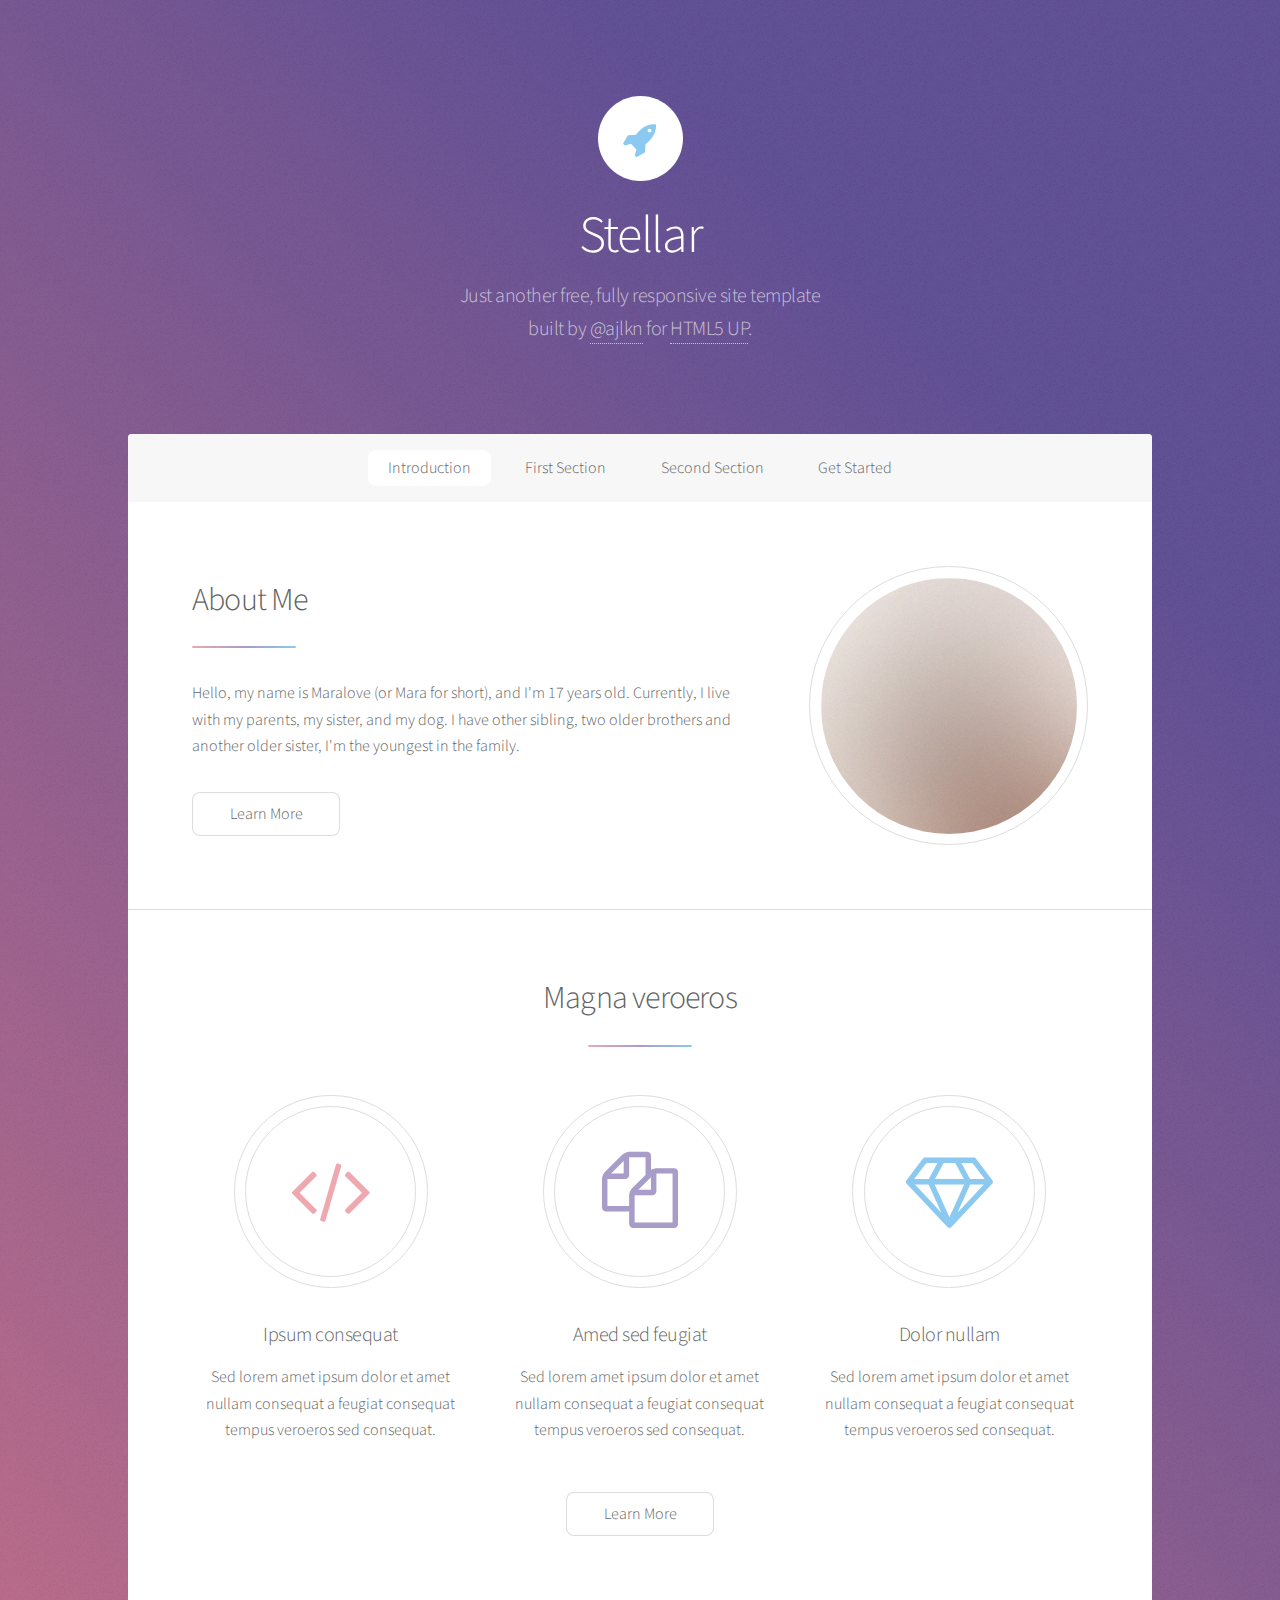
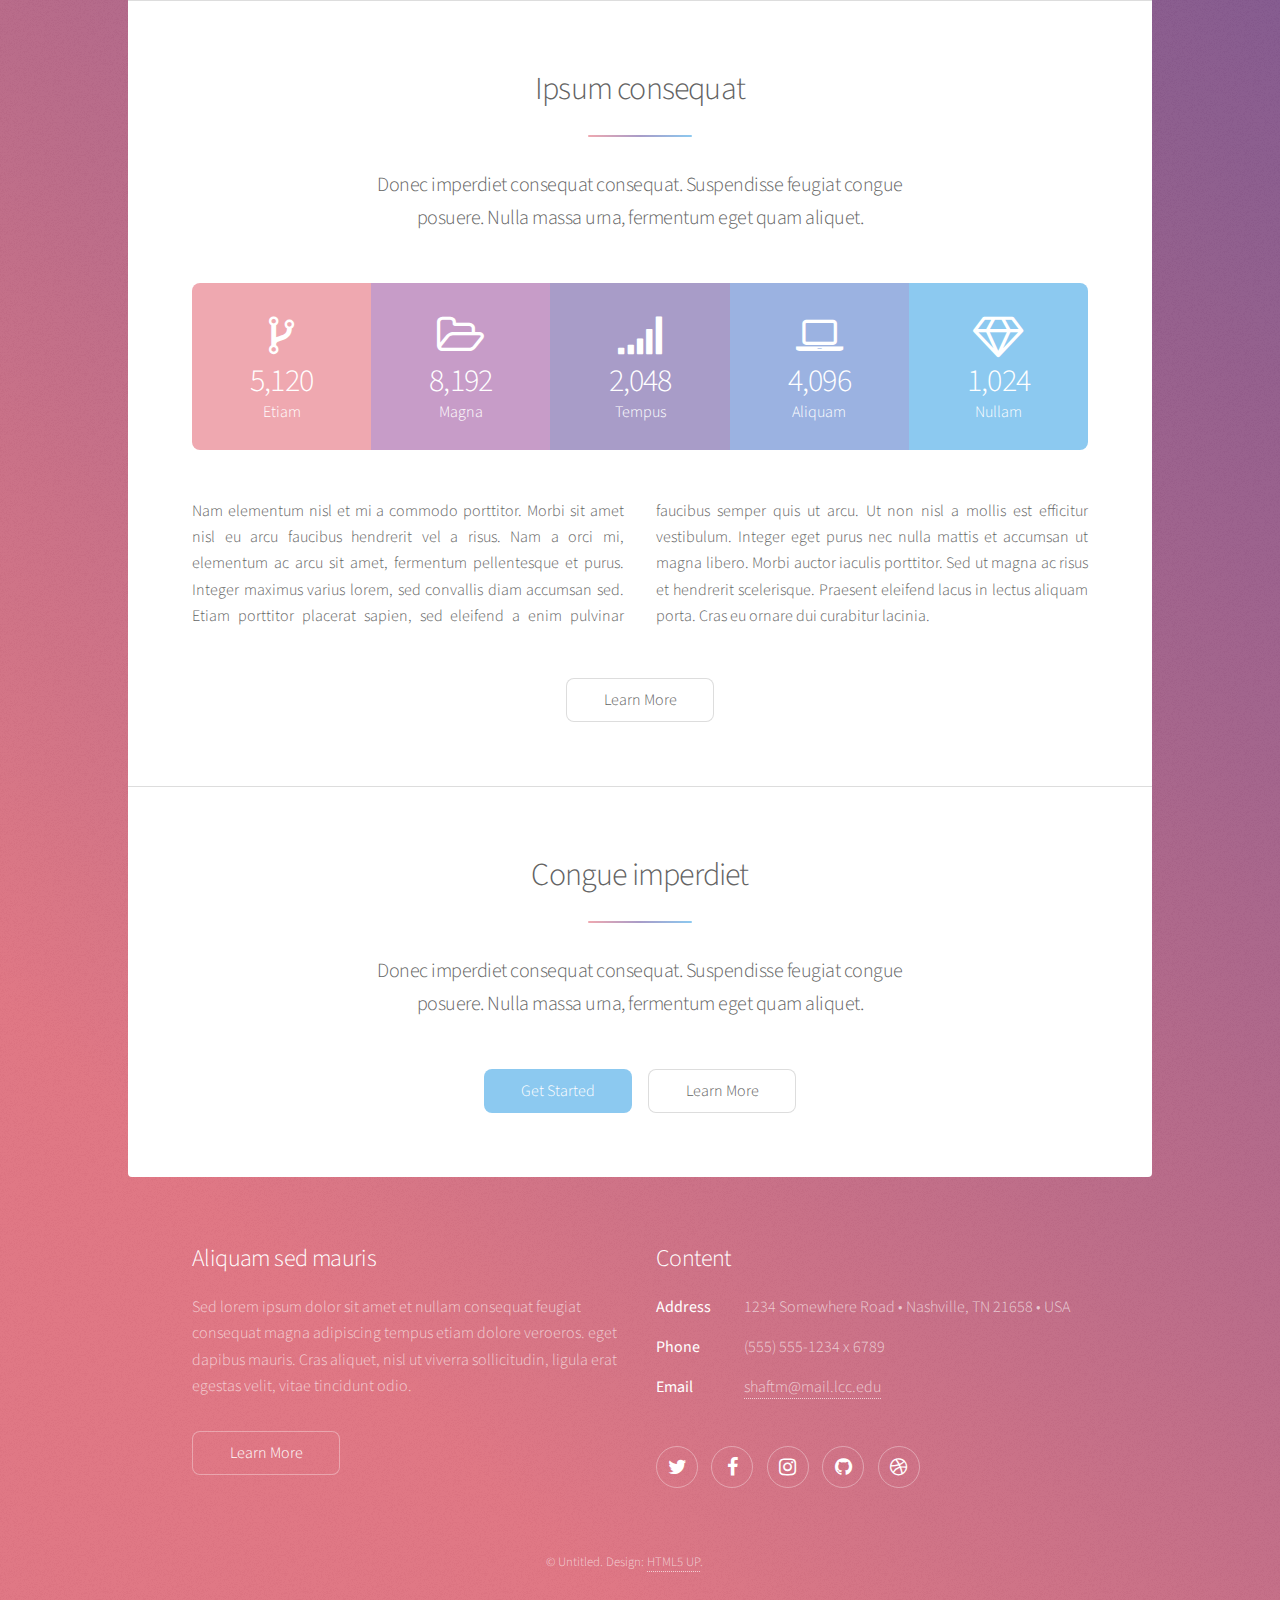
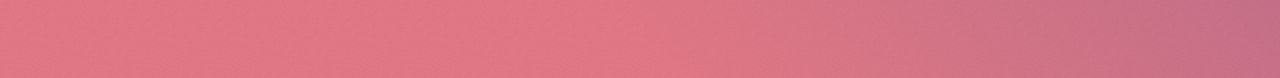
==== html5up-stellar/index.html @ 2f6e03f6 "45868558" ====
<!DOCTYPE HTML>
<!--
	Stellar by HTML5 UP
	html5up.net | @ajlkn
	Free for personal and commercial use under the CCA 3.0 license (html5up.net/license)
-->
<html>
	<head>
		<title>Stellar by HTML5 UP</title>
		<meta charset="utf-8" />
		<meta name="viewport" content="width=device-width, initial-scale=1, user-scalable=no" />
		<link rel="stylesheet" href="assets/css/main.css" />
		<noscript><link rel="stylesheet" href="assets/css/noscript.css" /></noscript>
	</head>
	<body class="is-preload">

		<!-- Wrapper -->
			<div id="wrapper">

				<!-- Header -->
					<header id="header" class="alt">
						<span class="logo"><img src="images/logo.svg" alt="" /></span>
						<h1>Stellar</h1>
						<p>Just another free, fully responsive site template<br />
						built by <a href="https://twitter.com/ajlkn">@ajlkn</a> for <a href="https://html5up.net">HTML5 UP</a>.</p>
					</header>

				<!-- Nav -->
					<nav id="nav">
						<ul>
							<li><a href="#intro" class="active">Introduction</a></li>
							<li><a href="#first">First Section</a></li>
							<li><a href="#second">Second Section</a></li>
							<li><a href="#cta">Get Started</a></li>
						</ul>
					</nav>

				<!-- Main -->
					<div id="main">

						<!-- Introduction -->
							<section id="intro" class="main">
								<div class="spotlight">
									<div class="content">
										<header class="major">
											<h2>About Me</h2>
										</header>
										<p>Hello, my name is Maralove (or Mara for short), and I'm 17 years old. Currently, I live with my parents, my sister, and my dog. I have other sibling, two older brothers and another older sister, I'm the youngest in the family.</p>
										<ul class="actions">
											<li><a href="generic.html" class="button">Learn More</a></li>
										</ul>
									</div>
									<span class="image"><img src="images/pic01.jpg" alt="" /></span>
								</div>
							</section>

						<!-- First Section -->
							<section id="first" class="main special">
								<header class="major">
									<h2>Magna veroeros</h2>
								</header>
								<ul class="features">
									<li>
										<span class="icon major style1 fa-code"></span>
										<h3>Ipsum consequat</h3>
										<p>Sed lorem amet ipsum dolor et amet nullam consequat a feugiat consequat tempus veroeros sed consequat.</p>
									</li>
									<li>
										<span class="icon major style3 fa-copy"></span>
										<h3>Amed sed feugiat</h3>
										<p>Sed lorem amet ipsum dolor et amet nullam consequat a feugiat consequat tempus veroeros sed consequat.</p>
									</li>
									<li>
										<span class="icon major style5 fa-diamond"></span>
										<h3>Dolor nullam</h3>
										<p>Sed lorem amet ipsum dolor et amet nullam consequat a feugiat consequat tempus veroeros sed consequat.</p>
									</li>
								</ul>
								<footer class="major">
									<ul class="actions special">
										<li><a href="generic.html" class="button">Learn More</a></li>
									</ul>
								</footer>
							</section>

						<!-- Second Section -->
							<section id="second" class="main special">
								<header class="major">
									<h2>Ipsum consequat</h2>
									<p>Donec imperdiet consequat consequat. Suspendisse feugiat congue<br />
									posuere. Nulla massa urna, fermentum eget quam aliquet.</p>
								</header>
								<ul class="statistics">
									<li class="style1">
										<span class="icon fa-code-fork"></span>
										<strong>5,120</strong> Etiam
									</li>
									<li class="style2">
										<span class="icon fa-folder-open-o"></span>
										<strong>8,192</strong> Magna
									</li>
									<li class="style3">
										<span class="icon fa-signal"></span>
										<strong>2,048</strong> Tempus
									</li>
									<li class="style4">
										<span class="icon fa-laptop"></span>
										<strong>4,096</strong> Aliquam
									</li>
									<li class="style5">
										<span class="icon fa-diamond"></span>
										<strong>1,024</strong> Nullam
									</li>
								</ul>
								<p class="content">Nam elementum nisl et mi a commodo porttitor. Morbi sit amet nisl eu arcu faucibus hendrerit vel a risus. Nam a orci mi, elementum ac arcu sit amet, fermentum pellentesque et purus. Integer maximus varius lorem, sed convallis diam accumsan sed. Etiam porttitor placerat sapien, sed eleifend a enim pulvinar faucibus semper quis ut arcu. Ut non nisl a mollis est efficitur vestibulum. Integer eget purus nec nulla mattis et accumsan ut magna libero. Morbi auctor iaculis porttitor. Sed ut magna ac risus et hendrerit scelerisque. Praesent eleifend lacus in lectus aliquam porta. Cras eu ornare dui curabitur lacinia.</p>
								<footer class="major">
									<ul class="actions special">
										<li><a href="generic.html" class="button">Learn More</a></li>
									</ul>
								</footer>
							</section>

						<!-- Get Started -->
							<section id="cta" class="main special">
								<header class="major">
									<h2>Congue imperdiet</h2>
									<p>Donec imperdiet consequat consequat. Suspendisse feugiat congue<br />
									posuere. Nulla massa urna, fermentum eget quam aliquet.</p>
								</header>
								<footer class="major">
									<ul class="actions special">
										<li><a href="generic.html" class="button primary">Get Started</a></li>
										<li><a href="generic.html" class="button">Learn More</a></li>
									</ul>
								</footer>
							</section>

					</div>

				<!-- Footer -->
					<footer id="footer">
						<section>
							<h2>Aliquam sed mauris</h2>
							<p>Sed lorem ipsum dolor sit amet et nullam consequat feugiat consequat magna adipiscing tempus etiam dolore veroeros. eget dapibus mauris. Cras aliquet, nisl ut viverra sollicitudin, ligula erat egestas velit, vitae tincidunt odio.</p>
							<ul class="actions">
								<li><a href="generic.html" class="button">Learn More</a></li>
							</ul>
						</section>
						<section>
							<h2>Content</h2>
							<dl class="alt">
								<dt>Address</dt>
								<dd>1234 Somewhere Road &bull; Nashville, TN 21658 &bull; USA</dd>
								<dt>Phone</dt>
								<dd>(555) 555-1234 x 6789</dd>
								<dt>Email</dt>
								<dd><a href="#">shaftm@mail.lcc.edu</a></dd>
							</dl>
							<ul class="icons">
								<li><a href="#" class="icon fa-twitter alt"><span class="label">Twitter</span></a></li>
								<li><a href="#" class="icon fa-facebook alt"><span class="label">Facebook</span></a></li>
								<li><a href="#" class="icon fa-instagram alt"><span class="label">Instagram</span></a></li>
								<li><a href="#" class="icon fa-github alt"><span class="label">GitHub</span></a></li>
								<li><a href="#" class="icon fa-dribbble alt"><span class="label">Dribbble</span></a></li>
							</ul>
						</section>
						<p class="copyright">&copy; Untitled. Design: <a href="https://html5up.net">HTML5 UP</a>.</p>
					</footer>

			</div>

		<!-- Scripts -->
			<script src="assets/js/jquery.min.js"></script>
			<script src="assets/js/jquery.scrollex.min.js"></script>
			<script src="assets/js/jquery.scrolly.min.js"></script>
			<script src="assets/js/browser.min.js"></script>
			<script src="assets/js/breakpoints.min.js"></script>
			<script src="assets/js/util.js"></script>
			<script src="assets/js/main.js"></script>

	</body>
</html>
---- html5up-stellar/assets/css/main.css ----
@import url(font-awesome.min.css);
@import "https://fonts.googleapis.com/css?family=Source+Sans+Pro:300,400";

/*
	Stellar by HTML5 UP
	html5up.net | @ajlkn
	Free for personal and commercial use under the CCA 3.0 license (html5up.net/license)
*/

html, body, div, span, applet, object,
iframe, h1, h2, h3, h4, h5, h6, p, blockquote,
pre, a, abbr, acronym, address, big, cite,
code, del, dfn, em, img, ins, kbd, q, s, samp,
small, strike, strong, sub, sup, tt, var, b,
u, i, center, dl, dt, dd, ol, ul, li, fieldset,
form, label, legend, table, caption, tbody,
tfoot, thead, tr, th, td, article, aside,
canvas, details, embed, figure, figcaption,
footer, header, hgroup, menu, nav, output, ruby,
section, summary, time, mark, audio, video {
	margin: 0;
	padding: 0;
	border: 0;
	font-size: 100%;
	font: inherit;
	vertical-align: baseline;}

article, aside, details, figcaption, figure,
footer, header, hgroup, menu, nav, section {
	display: block;}

body {
	line-height: 1;
}

ol, ul {
	list-style: none;
}

blockquote, q {
	quotes: none;
}

	blockquote:before, blockquote:after, q:before, q:after {
		content: '';
		content: none;
	}

table {
	border-collapse: collapse;
	border-spacing: 0;
}

body {
	-webkit-text-size-adjust: none;
}

mark {
	background-color: transparent;
	color: inherit;
}

input::-moz-focus-inner {
	border: 0;
	padding: 0;
}

input, select, textarea {
	-moz-appearance: none;
	-webkit-appearance: none;
	-ms-appearance: none;
	appearance: none;
}

/* Basic */

	@-ms-viewport {
		width: device-width;
	}

	body {
		-ms-overflow-style: scrollbar;
	}

	@media screen and (max-width: 480px) {

		html, body {
			min-width: 320px;
		}

	}

	html {
		box-sizing: border-box;
	}

	*, *:before, *:after {
		box-sizing: inherit;
	}

	body {
		background-color: #935d8c;
		background-image: url("images/overlay.png"), -moz-linear-gradient(45deg, #e37682 15%, #5f4d93 85%);
		background-image: url("images/overlay.png"), -webkit-linear-gradient(45deg, #e37682 15%, #5f4d93 85%);
		background-image: url("images/overlay.png"), -ms-linear-gradient(45deg, #e37682 15%, #5f4d93 85%);
		background-image: url("images/overlay.png"), linear-gradient(45deg, #e37682 15%, #5f4d93 85%);
	}

		body.is-preload *, body.is-preload *:before, body.is-preload *:after {
			-moz-animation: none !important;
			-webkit-animation: none !important;
			-ms-animation: none !important;
			animation: none !important;
			-moz-transition: none !important;
			-webkit-transition: none !important;
			-ms-transition: none !important;
			transition: none !important;
		}

/* Type */

	body {
		background-color: #935d8c;
		color: rgba(255, 255, 255, 0.65);
	}

	body, input, select, textarea {
		font-family: "Source Sans Pro", Helvetica, sans-serif;
		font-size: 17pt;
		font-weight: 300;
		line-height: 1.65;
	}

		@media screen and (max-width: 1680px) {

			body, input, select, textarea {
				font-size: 14pt;
			}

		}

		@media screen and (max-width: 1280px) {

			body, input, select, textarea {
				font-size: 12pt;
			}

		}

		@media screen and (max-width: 360px) {

			body, input, select, textarea {
				font-size: 11pt;
			}

		}

	a {
		-moz-transition: color 0.2s ease, border-bottom 0.2s ease;
		-webkit-transition: color 0.2s ease, border-bottom 0.2s ease;
		-ms-transition: color 0.2s ease, border-bottom 0.2s ease;
		transition: color 0.2s ease, border-bottom 0.2s ease;
		text-decoration: none;
		border-bottom: dotted 1px;
		color: inherit;
	}

		a:hover {
			border-bottom-color: transparent;
		}

	strong, b {
		font-weight: 400;
	}

	em, i {
		font-style: italic;
	}

	p {
		margin: 0 0 2em 0;
	}

		p.content {
			-moz-columns: 20em 2;
			-webkit-columns: 20em 2;
			-ms-columns: 20em 2;
			columns: 20em 2;
			-moz-column-gap: 2em;
			-webkit-column-gap: 2em;
			-ms-column-gap: 2em;
			column-gap: 2em;
			text-align: justify;
		}

	h1, h2, h3, h4, h5, h6 {
		font-weight: 300;
		line-height: 1.5;
		margin: 0 0 0.7em 0;
		letter-spacing: -0.025em;
	}

		h1 a, h2 a, h3 a, h4 a, h5 a, h6 a {
			color: inherit;
			text-decoration: none;
		}

	h1 {
		font-size: 2.5em;
		line-height: 1.2;
	}

	h2 {
		font-size: 1.5em;
	}

	h3 {
		font-size: 1.25em;
	}

	h4 {
		font-size: 1.1em;
	}

	h5 {
		font-size: 0.9em;
	}

	h6 {
		font-size: 0.7em;
	}

	@media screen and (max-width: 736px) {

		h1 {
			font-size: 2em;
		}

	}

	sub {
		font-size: 0.8em;
		position: relative;
		top: 0.5em;
	}

	sup {
		font-size: 0.8em;
		position: relative;
		top: -0.5em;
	}

	blockquote {
		border-left: solid 4px;
		font-style: italic;
		margin: 0 0 2em 0;
		padding: 0.5em 0 0.5em 2em;
	}

	code {
		border-radius: 8px;
		border: solid 1px;
		font-family: "Courier New", monospace;
		font-size: 0.9em;
		margin: 0 0.25em;
		padding: 0.25em 0.65em;
	}

	pre {
		-webkit-overflow-scrolling: touch;
		font-family: "Courier New", monospace;
		font-size: 0.9em;
		margin: 0 0 2em 0;
	}

		pre code {
			display: block;
			line-height: 1.75;
			padding: 1em 1.5em;
			overflow-x: auto;
		}

	hr {
		border: 0;
		border-bottom: solid 1px;
		margin: 2em 0;
	}

		hr.major {
			margin: 3em 0;
		}

	.align-left {
		text-align: left;
	}

	.align-center {
		text-align: center;
	}

	.align-right {
		text-align: right;
	}

	input, select, textarea {
		color: #ffffff;
	}

	a:hover {
		color: #ffffff;
	}

	strong, b {
		color: #ffffff;
	}

	h1, h2, h3, h4, h5, h6 {
		color: #ffffff;
	}

	blockquote {
		border-left-color: rgba(255, 255, 255, 0.35);
	}

	code {
		background: rgba(255, 255, 255, 0.075);
		border-color: rgba(255, 255, 255, 0.35);
	}

	hr {
		border-bottom-color: rgba(255, 255, 255, 0.35);
	}

/* Row */

	.row {
		display: flex;
		flex-wrap: wrap;
		box-sizing: border-box;
		align-items: stretch;
	}

		.row > * {
			box-sizing: border-box;
		}

		.row.gtr-uniform > * > :last-child {
			margin-bottom: 0;
		}

		.row.aln-left {
			justify-content: flex-start;
		}

		.row.aln-center {
			justify-content: center;
		}

		.row.aln-right {
			justify-content: flex-end;
		}

		.row.aln-top {
			align-items: flex-start;
		}

		.row.aln-middle {
			align-items: center;
		}

		.row.aln-bottom {
			align-items: flex-end;
		}

		.row > .imp {
			order: -1;
		}

		.row > .col-1 {
			width: 8.3333333333%;
		}

		.row > .off-1 {
			margin-left: 8.3333333333%;
		}

		.row > .col-2 {
			width: 16.6666666667%;
		}

		.row > .off-2 {
			margin-left: 16.6666666667%;
		}

		.row > .col-3 {
			width: 25%;
		}

		.row > .off-3 {
			margin-left: 25%;
		}

		.row > .col-4 {
			width: 33.3333333333%;
		}

		.row > .off-4 {
			margin-left: 33.3333333333%;
		}

		.row > .col-5 {
			width: 41.6666666667%;
		}

		.row > .off-5 {
			margin-left: 41.6666666667%;
		}

		.row > .col-6 {
			width: 50%;
		}

		.row > .off-6 {
			margin-left: 50%;
		}

		.row > .col-7 {
			width: 58.3333333333%;
		}

		.row > .off-7 {
			margin-left: 58.3333333333%;
		}

		.row > .col-8 {
			width: 66.6666666667%;
		}

		.row > .off-8 {
			margin-left: 66.6666666667%;
		}

		.row > .col-9 {
			width: 75%;
		}

		.row > .off-9 {
			margin-left: 75%;
		}

		.row > .col-10 {
			width: 83.3333333333%;
		}

		.row > .off-10 {
			margin-left: 83.3333333333%;
		}

		.row > .col-11 {
			width: 91.6666666667%;
		}

		.row > .off-11 {
			margin-left: 91.6666666667%;
		}

		.row > .col-12 {
			width: 100%;
		}

		.row > .off-12 {
			margin-left: 100%;
		}

		.row.gtr-0 {
			margin-top: 0;
			margin-left: 0em;
		}

			.row.gtr-0 > * {
				padding: 0 0 0 0em;
			}

			.row.gtr-0.gtr-uniform {
				margin-top: 0em;
			}

				.row.gtr-0.gtr-uniform > * {
					padding-top: 0em;
				}

		.row.gtr-25 {
			margin-top: 0;
			margin-left: -0.375em;
		}

			.row.gtr-25 > * {
				padding: 0 0 0 0.375em;
			}

			.row.gtr-25.gtr-uniform {
				margin-top: -0.375em;
			}

				.row.gtr-25.gtr-uniform > * {
					padding-top: 0.375em;
				}

		.row.gtr-50 {
			margin-top: 0;
			margin-left: -0.75em;
		}

			.row.gtr-50 > * {
				padding: 0 0 0 0.75em;
			}

			.row.gtr-50.gtr-uniform {
				margin-top: -0.75em;
			}

				.row.gtr-50.gtr-uniform > * {
					padding-top: 0.75em;
				}

		.row {
			margin-top: 0;
			margin-left: -1.5em;
		}

			.row > * {
				padding: 0 0 0 1.5em;
			}

			.row.gtr-uniform {
				margin-top: -1.5em;
			}

				.row.gtr-uniform > * {
					padding-top: 1.5em;
				}

		.row.gtr-150 {
			margin-top: 0;
			margin-left: -2.25em;
		}

			.row.gtr-150 > * {
				padding: 0 0 0 2.25em;
			}

			.row.gtr-150.gtr-uniform {
				margin-top: -2.25em;
			}

				.row.gtr-150.gtr-uniform > * {
					padding-top: 2.25em;
				}

		.row.gtr-200 {
			margin-top: 0;
			margin-left: -3em;
		}

			.row.gtr-200 > * {
				padding: 0 0 0 3em;
			}

			.row.gtr-200.gtr-uniform {
				margin-top: -3em;
			}

				.row.gtr-200.gtr-uniform > * {
					padding-top: 3em;
				}

		@media screen and (max-width: 1680px) {

			.row {
				display: flex;
				flex-wrap: wrap;
				box-sizing: border-box;
				align-items: stretch;
			}

				.row > * {
					box-sizing: border-box;
				}

				.row.gtr-uniform > * > :last-child {
					margin-bottom: 0;
				}

				.row.aln-left {
					justify-content: flex-start;
				}

				.row.aln-center {
					justify-content: center;
				}

				.row.aln-right {
					justify-content: flex-end;
				}

				.row.aln-top {
					align-items: flex-start;
				}

				.row.aln-middle {
					align-items: center;
				}

				.row.aln-bottom {
					align-items: flex-end;
				}

				.row > .imp-xlarge {
					order: -1;
				}

				.row > .col-1-xlarge {
					width: 8.3333333333%;
				}

				.row > .off-1-xlarge {
					margin-left: 8.3333333333%;
				}

				.row > .col-2-xlarge {
					width: 16.6666666667%;
				}

				.row > .off-2-xlarge {
					margin-left: 16.6666666667%;
				}

				.row > .col-3-xlarge {
					width: 25%;
				}

				.row > .off-3-xlarge {
					margin-left: 25%;
				}

				.row > .col-4-xlarge {
					width: 33.3333333333%;
				}

				.row > .off-4-xlarge {
					margin-left: 33.3333333333%;
				}

				.row > .col-5-xlarge {
					width: 41.6666666667%;
				}

				.row > .off-5-xlarge {
					margin-left: 41.6666666667%;
				}

				.row > .col-6-xlarge {
					width: 50%;
				}

				.row > .off-6-xlarge {
					margin-left: 50%;
				}

				.row > .col-7-xlarge {
					width: 58.3333333333%;
				}

				.row > .off-7-xlarge {
					margin-left: 58.3333333333%;
				}

				.row > .col-8-xlarge {
					width: 66.6666666667%;
				}

				.row > .off-8-xlarge {
					margin-left: 66.6666666667%;
				}

				.row > .col-9-xlarge {
					width: 75%;
				}

				.row > .off-9-xlarge {
					margin-left: 75%;
				}

				.row > .col-10-xlarge {
					width: 83.3333333333%;
				}

				.row > .off-10-xlarge {
					margin-left: 83.3333333333%;
				}

				.row > .col-11-xlarge {
					width: 91.6666666667%;
				}

				.row > .off-11-xlarge {
					margin-left: 91.6666666667%;
				}

				.row > .col-12-xlarge {
					width: 100%;
				}

				.row > .off-12-xlarge {
					margin-left: 100%;
				}

				.row.gtr-0 {
					margin-top: 0;
					margin-left: 0em;
				}

					.row.gtr-0 > * {
						padding: 0 0 0 0em;
					}

					.row.gtr-0.gtr-uniform {
						margin-top: 0em;
					}

						.row.gtr-0.gtr-uniform > * {
							padding-top: 0em;
						}

				.row.gtr-25 {
					margin-top: 0;
					margin-left: -0.375em;
				}

					.row.gtr-25 > * {
						padding: 0 0 0 0.375em;
					}

					.row.gtr-25.gtr-uniform {
						margin-top: -0.375em;
					}

						.row.gtr-25.gtr-uniform > * {
							padding-top: 0.375em;
						}

				.row.gtr-50 {
					margin-top: 0;
					margin-left: -0.75em;
				}

					.row.gtr-50 > * {
						padding: 0 0 0 0.75em;
					}

					.row.gtr-50.gtr-uniform {
						margin-top: -0.75em;
					}

						.row.gtr-50.gtr-uniform > * {
							padding-top: 0.75em;
						}

				.row {
					margin-top: 0;
					margin-left: -1.5em;
				}

					.row > * {
						padding: 0 0 0 1.5em;
					}

					.row.gtr-uniform {
						margin-top: -1.5em;
					}

						.row.gtr-uniform > * {
							padding-top: 1.5em;
						}

				.row.gtr-150 {
					margin-top: 0;
					margin-left: -2.25em;
				}

					.row.gtr-150 > * {
						padding: 0 0 0 2.25em;
					}

					.row.gtr-150.gtr-uniform {
						margin-top: -2.25em;
					}

						.row.gtr-150.gtr-uniform > * {
							padding-top: 2.25em;
						}

				.row.gtr-200 {
					margin-top: 0;
					margin-left: -3em;
				}

					.row.gtr-200 > * {
						padding: 0 0 0 3em;
					}

					.row.gtr-200.gtr-uniform {
						margin-top: -3em;
					}

						.row.gtr-200.gtr-uniform > * {
							padding-top: 3em;
						}

		}

		@media screen and (max-width: 1280px) {

			.row {
				display: flex;
				flex-wrap: wrap;
				box-sizing: border-box;
				align-items: stretch;
			}

				.row > * {
					box-sizing: border-box;
				}

				.row.gtr-uniform > * > :last-child {
					margin-bottom: 0;
				}

				.row.aln-left {
					justify-content: flex-start;
				}

				.row.aln-center {
					justify-content: center;
				}

				.row.aln-right {
					justify-content: flex-end;
				}

				.row.aln-top {
					align-items: flex-start;
				}

				.row.aln-middle {
					align-items: center;
				}

				.row.aln-bottom {
					align-items: flex-end;
				}

				.row > .imp-large {
					order: -1;
				}

				.row > .col-1-large {
					width: 8.3333333333%;
				}

				.row > .off-1-large {
					margin-left: 8.3333333333%;
				}

				.row > .col-2-large {
					width: 16.6666666667%;
				}

				.row > .off-2-large {
					margin-left: 16.6666666667%;
				}

				.row > .col-3-large {
					width: 25%;
				}

				.row > .off-3-large {
					margin-left: 25%;
				}

				.row > .col-4-large {
					width: 33.3333333333%;
				}

				.row > .off-4-large {
					margin-left: 33.3333333333%;
				}

				.row > .col-5-large {
					width: 41.6666666667%;
				}

				.row > .off-5-large {
					margin-left: 41.6666666667%;
				}

				.row > .col-6-large {
					width: 50%;
				}

				.row > .off-6-large {
					margin-left: 50%;
				}

				.row > .col-7-large {
					width: 58.3333333333%;
				}

				.row > .off-7-large {
					margin-left: 58.3333333333%;
				}

				.row > .col-8-large {
					width: 66.6666666667%;
				}

				.row > .off-8-large {
					margin-left: 66.6666666667%;
				}

				.row > .col-9-large {
					width: 75%;
				}

				.row > .off-9-large {
					margin-left: 75%;
				}

				.row > .col-10-large {
					width: 83.3333333333%;
				}

				.row > .off-10-large {
					margin-left: 83.3333333333%;
				}

				.row > .col-11-large {
					width: 91.6666666667%;
				}

				.row > .off-11-large {
					margin-left: 91.6666666667%;
				}

				.row > .col-12-large {
					width: 100%;
				}

				.row > .off-12-large {
					margin-left: 100%;
				}

				.row.gtr-0 {
					margin-top: 0;
					margin-left: 0em;
				}

					.row.gtr-0 > * {
						padding: 0 0 0 0em;
					}

					.row.gtr-0.gtr-uniform {
						margin-top: 0em;
					}

						.row.gtr-0.gtr-uniform > * {
							padding-top: 0em;
						}

				.row.gtr-25 {
					margin-top: 0;
					margin-left: -0.375em;
				}

					.row.gtr-25 > * {
						padding: 0 0 0 0.375em;
					}

					.row.gtr-25.gtr-uniform {
						margin-top: -0.375em;
					}

						.row.gtr-25.gtr-uniform > * {
							padding-top: 0.375em;
						}

				.row.gtr-50 {
					margin-top: 0;
					margin-left: -0.75em;
				}

					.row.gtr-50 > * {
						padding: 0 0 0 0.75em;
					}

					.row.gtr-50.gtr-uniform {
						margin-top: -0.75em;
					}

						.row.gtr-50.gtr-uniform > * {
							padding-top: 0.75em;
						}

				.row {
					margin-top: 0;
					margin-left: -1.5em;
				}

					.row > * {
						padding: 0 0 0 1.5em;
					}

					.row.gtr-uniform {
						margin-top: -1.5em;
					}

						.row.gtr-uniform > * {
							padding-top: 1.5em;
						}

				.row.gtr-150 {
					margin-top: 0;
					margin-left: -2.25em;
				}

					.row.gtr-150 > * {
						padding: 0 0 0 2.25em;
					}

					.row.gtr-150.gtr-uniform {
						margin-top: -2.25em;
					}

						.row.gtr-150.gtr-uniform > * {
							padding-top: 2.25em;
						}

				.row.gtr-200 {
					margin-top: 0;
					margin-left: -3em;
				}

					.row.gtr-200 > * {
						padding: 0 0 0 3em;
					}

					.row.gtr-200.gtr-uniform {
						margin-top: -3em;
					}

						.row.gtr-200.gtr-uniform > * {
							padding-top: 3em;
						}

		}

		@media screen and (max-width: 980px) {

			.row {
				display: flex;
				flex-wrap: wrap;
				box-sizing: border-box;
				align-items: stretch;
			}

				.row > * {
					box-sizing: border-box;
				}

				.row.gtr-uniform > * > :last-child {
					margin-bottom: 0;
				}

				.row.aln-left {
					justify-content: flex-start;
				}

				.row.aln-center {
					justify-content: center;
				}

				.row.aln-right {
					justify-content: flex-end;
				}

				.row.aln-top {
					align-items: flex-start;
				}

				.row.aln-middle {
					align-items: center;
				}

				.row.aln-bottom {
					align-items: flex-end;
				}

				.row > .imp-medium {
					order: -1;
				}

				.row > .col-1-medium {
					width: 8.3333333333%;
				}

				.row > .off-1-medium {
					margin-left: 8.3333333333%;
				}

				.row > .col-2-medium {
					width: 16.6666666667%;
				}

				.row > .off-2-medium {
					margin-left: 16.6666666667%;
				}

				.row > .col-3-medium {
					width: 25%;
				}

				.row > .off-3-medium {
					margin-left: 25%;
				}

				.row > .col-4-medium {
					width: 33.3333333333%;
				}

				.row > .off-4-medium {
					margin-left: 33.3333333333%;
				}

				.row > .col-5-medium {
					width: 41.6666666667%;
				}

				.row > .off-5-medium {
					margin-left: 41.6666666667%;
				}

				.row > .col-6-medium {
					width: 50%;
				}

				.row > .off-6-medium {
					margin-left: 50%;
				}

				.row > .col-7-medium {
					width: 58.3333333333%;
				}

				.row > .off-7-medium {
					margin-left: 58.3333333333%;
				}

				.row > .col-8-medium {
					width: 66.6666666667%;
				}

				.row > .off-8-medium {
					margin-left: 66.6666666667%;
				}

				.row > .col-9-medium {
					width: 75%;
				}

				.row > .off-9-medium {
					margin-left: 75%;
				}

				.row > .col-10-medium {
					width: 83.3333333333%;
				}

				.row > .off-10-medium {
					margin-left: 83.3333333333%;
				}

				.row > .col-11-medium {
					width: 91.6666666667%;
				}

				.row > .off-11-medium {
					margin-left: 91.6666666667%;
				}

				.row > .col-12-medium {
					width: 100%;
				}

				.row > .off-12-medium {
					margin-left: 100%;
				}

				.row.gtr-0 {
					margin-top: 0;
					margin-left: 0em;
				}

					.row.gtr-0 > * {
						padding: 0 0 0 0em;
					}

					.row.gtr-0.gtr-uniform {
						margin-top: 0em;
					}

						.row.gtr-0.gtr-uniform > * {
							padding-top: 0em;
						}

				.row.gtr-25 {
					margin-top: 0;
					margin-left: -0.375em;
				}

					.row.gtr-25 > * {
						padding: 0 0 0 0.375em;
					}

					.row.gtr-25.gtr-uniform {
						margin-top: -0.375em;
					}

						.row.gtr-25.gtr-uniform > * {
							padding-top: 0.375em;
						}

				.row.gtr-50 {
					margin-top: 0;
					margin-left: -0.75em;
				}

					.row.gtr-50 > * {
						padding: 0 0 0 0.75em;
					}

					.row.gtr-50.gtr-uniform {
						margin-top: -0.75em;
					}

						.row.gtr-50.gtr-uniform > * {
							padding-top: 0.75em;
						}

				.row {
					margin-top: 0;
					margin-left: -1.5em;
				}

					.row > * {
						padding: 0 0 0 1.5em;
					}

					.row.gtr-uniform {
						margin-top: -1.5em;
					}

						.row.gtr-uniform > * {
							padding-top: 1.5em;
						}

				.row.gtr-150 {
					margin-top: 0;
					margin-left: -2.25em;
				}

					.row.gtr-150 > * {
						padding: 0 0 0 2.25em;
					}

					.row.gtr-150.gtr-uniform {
						margin-top: -2.25em;
					}

						.row.gtr-150.gtr-uniform > * {
							padding-top: 2.25em;
						}

				.row.gtr-200 {
					margin-top: 0;
					margin-left: -3em;
				}

					.row.gtr-200 > * {
						padding: 0 0 0 3em;
					}

					.row.gtr-200.gtr-uniform {
						margin-top: -3em;
					}

						.row.gtr-200.gtr-uniform > * {
							padding-top: 3em;
						}

		}

		@media screen and (max-width: 736px) {

			.row {
				display: flex;
				flex-wrap: wrap;
				box-sizing: border-box;
				align-items: stretch;
			}

				.row > * {
					box-sizing: border-box;
				}

				.row.gtr-uniform > * > :last-child {
					margin-bottom: 0;
				}

				.row.aln-left {
					justify-content: flex-start;
				}

				.row.aln-center {
					justify-content: center;
				}

				.row.aln-right {
					justify-content: flex-end;
				}

				.row.aln-top {
					align-items: flex-start;
				}

				.row.aln-middle {
					align-items: center;
				}

				.row.aln-bottom {
					align-items: flex-end;
				}

				.row > .imp-small {
					order: -1;
				}

				.row > .col-1-small {
					width: 8.3333333333%;
				}

				.row > .off-1-small {
					margin-left: 8.3333333333%;
				}

				.row > .col-2-small {
					width: 16.6666666667%;
				}

				.row > .off-2-small {
					margin-left: 16.6666666667%;
				}

				.row > .col-3-small {
					width: 25%;
				}

				.row > .off-3-small {
					margin-left: 25%;
				}

				.row > .col-4-small {
					width: 33.3333333333%;
				}

				.row > .off-4-small {
					margin-left: 33.3333333333%;
				}

				.row > .col-5-small {
					width: 41.6666666667%;
				}

				.row > .off-5-small {
					margin-left: 41.6666666667%;
				}

				.row > .col-6-small {
					width: 50%;
				}

				.row > .off-6-small {
					margin-left: 50%;
				}

				.row > .col-7-small {
					width: 58.3333333333%;
				}

				.row > .off-7-small {
					margin-left: 58.3333333333%;
				}

				.row > .col-8-small {
					width: 66.6666666667%;
				}

				.row > .off-8-small {
					margin-left: 66.6666666667%;
				}

				.row > .col-9-small {
					width: 75%;
				}

				.row > .off-9-small {
					margin-left: 75%;
				}

				.row > .col-10-small {
					width: 83.3333333333%;
				}

				.row > .off-10-small {
					margin-left: 83.3333333333%;
				}

				.row > .col-11-small {
					width: 91.6666666667%;
				}

				.row > .off-11-small {
					margin-left: 91.6666666667%;
				}

				.row > .col-12-small {
					width: 100%;
				}

				.row > .off-12-small {
					margin-left: 100%;
				}

				.row.gtr-0 {
					margin-top: 0;
					margin-left: 0em;
				}

					.row.gtr-0 > * {
						padding: 0 0 0 0em;
					}

					.row.gtr-0.gtr-uniform {
						margin-top: 0em;
					}

						.row.gtr-0.gtr-uniform > * {
							padding-top: 0em;
						}

				.row.gtr-25 {
					margin-top: 0;
					margin-left: -0.25em;
				}

					.row.gtr-25 > * {
						padding: 0 0 0 0.25em;
					}

					.row.gtr-25.gtr-uniform {
						margin-top: -0.25em;
					}

						.row.gtr-25.gtr-uniform > * {
							padding-top: 0.25em;
						}

				.row.gtr-50 {
					margin-top: 0;
					margin-left: -0.5em;
				}

					.row.gtr-50 > * {
						padding: 0 0 0 0.5em;
					}

					.row.gtr-50.gtr-uniform {
						margin-top: -0.5em;
					}

						.row.gtr-50.gtr-uniform > * {
							padding-top: 0.5em;
						}

				.row {
					margin-top: 0;
					margin-left: -1em;
				}

					.row > * {
						padding: 0 0 0 1em;
					}

					.row.gtr-uniform {
						margin-top: -1em;
					}

						.row.gtr-uniform > * {
							padding-top: 1em;
						}

				.row.gtr-150 {
					margin-top: 0;
					margin-left: -1.5em;
				}

					.row.gtr-150 > * {
						padding: 0 0 0 1.5em;
					}

					.row.gtr-150.gtr-uniform {
						margin-top: -1.5em;
					}

						.row.gtr-150.gtr-uniform > * {
							padding-top: 1.5em;
						}

				.row.gtr-200 {
					margin-top: 0;
					margin-left: -2em;
				}

					.row.gtr-200 > * {
						padding: 0 0 0 2em;
					}

					.row.gtr-200.gtr-uniform {
						margin-top: -2em;
					}

						.row.gtr-200.gtr-uniform > * {
							padding-top: 2em;
						}

		}

		@media screen and (max-width: 480px) {

			.row {
				display: flex;
				flex-wrap: wrap;
				box-sizing: border-box;
				align-items: stretch;
			}

				.row > * {
					box-sizing: border-box;
				}

				.row.gtr-uniform > * > :last-child {
					margin-bottom: 0;
				}

				.row.aln-left {
					justify-content: flex-start;
				}

				.row.aln-center {
					justify-content: center;
				}

				.row.aln-right {
					justify-content: flex-end;
				}

				.row.aln-top {
					align-items: flex-start;
				}

				.row.aln-middle {
					align-items: center;
				}

				.row.aln-bottom {
					align-items: flex-end;
				}

				.row > .imp-xsmall {
					order: -1;
				}

				.row > .col-1-xsmall {
					width: 8.3333333333%;
				}

				.row > .off-1-xsmall {
					margin-left: 8.3333333333%;
				}

				.row > .col-2-xsmall {
					width: 16.6666666667%;
				}

				.row > .off-2-xsmall {
					margin-left: 16.6666666667%;
				}

				.row > .col-3-xsmall {
					width: 25%;
				}

				.row > .off-3-xsmall {
					margin-left: 25%;
				}

				.row > .col-4-xsmall {
					width: 33.3333333333%;
				}

				.row > .off-4-xsmall {
					margin-left: 33.3333333333%;
				}

				.row > .col-5-xsmall {
					width: 41.6666666667%;
				}

				.row > .off-5-xsmall {
					margin-left: 41.6666666667%;
				}

				.row > .col-6-xsmall {
					width: 50%;
				}

				.row > .off-6-xsmall {
					margin-left: 50%;
				}

				.row > .col-7-xsmall {
					width: 58.3333333333%;
				}

				.row > .off-7-xsmall {
					margin-left: 58.3333333333%;
				}

				.row > .col-8-xsmall {
					width: 66.6666666667%;
				}

				.row > .off-8-xsmall {
					margin-left: 66.6666666667%;
				}

				.row > .col-9-xsmall {
					width: 75%;
				}

				.row > .off-9-xsmall {
					margin-left: 75%;
				}

				.row > .col-10-xsmall {
					width: 83.3333333333%;
				}

				.row > .off-10-xsmall {
					margin-left: 83.3333333333%;
				}

				.row > .col-11-xsmall {
					width: 91.6666666667%;
				}

				.row > .off-11-xsmall {
					margin-left: 91.6666666667%;
				}

				.row > .col-12-xsmall {
					width: 100%;
				}

				.row > .off-12-xsmall {
					margin-left: 100%;
				}

				.row.gtr-0 {
					margin-top: 0;
					margin-left: 0em;
				}

					.row.gtr-0 > * {
						padding: 0 0 0 0em;
					}

					.row.gtr-0.gtr-uniform {
						margin-top: 0em;
					}

						.row.gtr-0.gtr-uniform > * {
							padding-top: 0em;
						}

				.row.gtr-25 {
					margin-top: 0;
					margin-left: -0.3125em;
				}

					.row.gtr-25 > * {
						padding: 0 0 0 0.3125em;
					}

					.row.gtr-25.gtr-uniform {
						margin-top: -0.3125em;
					}

						.row.gtr-25.gtr-uniform > * {
							padding-top: 0.3125em;
						}

				.row.gtr-50 {
					margin-top: 0;
					margin-left: -0.625em;
				}

					.row.gtr-50 > * {
						padding: 0 0 0 0.625em;
					}

					.row.gtr-50.gtr-uniform {
						margin-top: -0.625em;
					}

						.row.gtr-50.gtr-uniform > * {
							padding-top: 0.625em;
						}

				.row {
					margin-top: 0;
					margin-left: -1.25em;
				}

					.row > * {
						padding: 0 0 0 1.25em;
					}

					.row.gtr-uniform {
						margin-top: -1.25em;
					}

						.row.gtr-uniform > * {
							padding-top: 1.25em;
						}

				.row.gtr-150 {
					margin-top: 0;
					margin-left: -1.875em;
				}

					.row.gtr-150 > * {
						padding: 0 0 0 1.875em;
					}

					.row.gtr-150.gtr-uniform {
						margin-top: -1.875em;
					}

						.row.gtr-150.gtr-uniform > * {
							padding-top: 1.875em;
						}

				.row.gtr-200 {
					margin-top: 0;
					margin-left: -2.5em;
				}

					.row.gtr-200 > * {
						padding: 0 0 0 2.5em;
					}

					.row.gtr-200.gtr-uniform {
						margin-top: -2.5em;
					}

						.row.gtr-200.gtr-uniform > * {
							padding-top: 2.5em;
						}

		}

/* Box */

	.box {
		border-radius: 8px;
		border: solid;
		margin-bottom: 2em;
		padding: 1.5em;
	}

		.box > :last-child,
		.box > :last-child > :last-child,
		.box > :last-child > :last-child > :last-child {
			margin-bottom: 0;
		}

		.box.alt {
			border: 0;
			border-radius: 0;
			padding: 0;
		}

	.box {
		border-color: rgba(255, 255, 255, 0.35);
	}

/* Button */

	input[type="submit"],
	input[type="reset"],
	input[type="button"],
	button,
	.button {
		-moz-appearance: none;
		-webkit-appearance: none;
		-ms-appearance: none;
		appearance: none;
		-moz-transition: background-color 0.2s ease-in-out, color 0.2s ease-in-out;
		-webkit-transition: background-color 0.2s ease-in-out, color 0.2s ease-in-out;
		-ms-transition: background-color 0.2s ease-in-out, color 0.2s ease-in-out;
		transition: background-color 0.2s ease-in-out, color 0.2s ease-in-out;
		border-radius: 8px;
		border: 0;
		cursor: pointer;
		display: inline-block;
		font-weight: 300;
		height: 2.75em;
		line-height: 2.75em;
		min-width: 9.25em;
		padding: 0 1.5em;
		text-align: center;
		text-decoration: none;
		white-space: nowrap;
	}

		input[type="submit"].icon,
		input[type="reset"].icon,
		input[type="button"].icon,
		button.icon,
		.button.icon {
			padding-left: 1.35em;
		}

			input[type="submit"].icon:before,
			input[type="reset"].icon:before,
			input[type="button"].icon:before,
			button.icon:before,
			.button.icon:before {
				margin-right: 0.5em;
			}

		input[type="submit"].fit,
		input[type="reset"].fit,
		input[type="button"].fit,
		button.fit,
		.button.fit {
			width: 100%;
		}

		input[type="submit"].small,
		input[type="reset"].small,
		input[type="button"].small,
		button.small,
		.button.small {
			font-size: 0.8em;
		}

		input[type="submit"].large,
		input[type="reset"].large,
		input[type="button"].large,
		button.large,
		.button.large {
			font-size: 1.35em;
		}

		input[type="submit"].disabled, input[type="submit"]:disabled,
		input[type="reset"].disabled,
		input[type="reset"]:disabled,
		input[type="button"].disabled,
		input[type="button"]:disabled,
		button.disabled,
		button:disabled,
		.button.disabled,
		.button:disabled {
			pointer-events: none;
			opacity: 0.25;
		}

		@media screen and (max-width: 736px) {

			input[type="submit"],
			input[type="reset"],
			input[type="button"],
			button,
			.button {
				min-width: 0;
			}

		}

	input[type="submit"],
	input[type="reset"],
	input[type="button"],
	button,
	.button {
		background-color: transparent;
		box-shadow: inset 0 0 0 1px rgba(255, 255, 255, 0.35);
		color: #ffffff !important;
	}

		input[type="submit"]:hover,
		input[type="reset"]:hover,
		input[type="button"]:hover,
		button:hover,
		.button:hover {
			background-color: rgba(255, 255, 255, 0.075);
		}

		input[type="submit"]:active,
		input[type="reset"]:active,
		input[type="button"]:active,
		button:active,
		.button:active {
			background-color: rgba(255, 255, 255, 0.2);
		}

		input[type="submit"].icon:before,
		input[type="reset"].icon:before,
		input[type="button"].icon:before,
		button.icon:before,
		.button.icon:before {
			color: rgba(255, 255, 255, 0.5);
		}

		input[type="submit"].primary,
		input[type="reset"].primary,
		input[type="button"].primary,
		button.primary,
		.button.primary {
			background-color: #8cc9f0;
			color: #ffffff !important;
			box-shadow: none;
		}

			input[type="submit"].primary:hover,
			input[type="reset"].primary:hover,
			input[type="button"].primary:hover,
			button.primary:hover,
			.button.primary:hover {
				background-color: #9acff2;
			}

			input[type="submit"].primary:active,
			input[type="reset"].primary:active,
			input[type="button"].primary:active,
			button.primary:active,
			.button.primary:active {
				background-color: #7ec3ee;
			}

			input[type="submit"].primary.icon:before,
			input[type="reset"].primary.icon:before,
			input[type="button"].primary.icon:before,
			button.primary.icon:before,
			.button.primary.icon:before {
				color: #ffffff !important;
			}

/* Form */

	form {
		margin: 0 0 2em 0;
	}

	label {
		display: block;
		font-size: 0.9em;
		font-weight: 400;
		margin: 0 0 1em 0;
	}

	input[type="text"],
	input[type="password"],
	input[type="email"],
	select,
	textarea {
		-moz-appearance: none;
		-webkit-appearance: none;
		-ms-appearance: none;
		appearance: none;
		border-radius: 8px;
		border: solid 1px;
		color: inherit;
		display: block;
		outline: 0;
		padding: 0 1em;
		text-decoration: none;
		width: 100%;
	}

		input[type="text"]:invalid,
		input[type="password"]:invalid,
		input[type="email"]:invalid,
		select:invalid,
		textarea:invalid {
			box-shadow: none;
		}

	select {
		background-size: 1.25rem;
		background-repeat: no-repeat;
		background-position: calc(100% - 1rem) center;
		height: 2.75em;
		padding-right: 2.75em;
		text-overflow: ellipsis;
	}

		select:focus::-ms-value {
			background-color: transparent;
		}

		select::-ms-expand {
			display: none;
		}

	input[type="text"],
	input[type="password"],
	input[type="email"],
	select {
		height: 2.75em;
	}

	textarea {
		padding: 0.75em 1em;
	}

	input[type="checkbox"],
	input[type="radio"] {
		-moz-appearance: none;
		-webkit-appearance: none;
		-ms-appearance: none;
		appearance: none;
		display: block;
		float: left;
		margin-right: -2em;
		opacity: 0;
		width: 1em;
		z-index: -1;
	}

		input[type="checkbox"] + label,
		input[type="radio"] + label {
			text-decoration: none;
			cursor: pointer;
			display: inline-block;
			font-size: 1em;
			font-weight: 300;
			padding-left: 2.4em;
			padding-right: 0.75em;
			position: relative;
		}

			input[type="checkbox"] + label:before,
			input[type="radio"] + label:before {
				-moz-osx-font-smoothing: grayscale;
				-webkit-font-smoothing: antialiased;
				font-family: FontAwesome;
				font-style: normal;
				font-weight: normal;
				text-transform: none !important;
			}

			input[type="checkbox"] + label:before,
			input[type="radio"] + label:before {
				border-radius: 8px;
				border: solid 1px;
				content: '';
				display: inline-block;
				height: 1.65em;
				left: 0;
				line-height: 1.58125em;
				position: absolute;
				text-align: center;
				top: 0;
				width: 1.65em;
			}

		input[type="checkbox"]:checked + label:before,
		input[type="radio"]:checked + label:before {
			content: '\f00c';
		}

	input[type="checkbox"] + label:before {
		border-radius: 8px;
	}

	input[type="radio"] + label:before {
		border-radius: 100%;
	}

	::-webkit-input-placeholder {
		opacity: 1.0;
	}

	:-moz-placeholder {
		opacity: 1.0;
	}

	::-moz-placeholder {
		opacity: 1.0;
	}

	:-ms-input-placeholder {
		opacity: 1.0;
	}

	label {
		color: #ffffff;
	}

	input[type="text"],
	input[type="password"],
	input[type="email"],
	select,
	textarea {
		background-color: rgba(255, 255, 255, 0.075);
		border-color: rgba(255, 255, 255, 0.35);
	}

		input[type="text"]:focus,
		input[type="password"]:focus,
		input[type="email"]:focus,
		select:focus,
		textarea:focus {
			border-color: #8cc9f0;
			box-shadow: 0 0 0 1px #8cc9f0;
		}

	select {
		background-image: url("data:image/svg+xml;charset=utf8,%3Csvg xmlns='http://www.w3.org/2000/svg' width='40' height='40' preserveAspectRatio='none' viewBox='0 0 40 40'%3E%3Cpath d='M9.4,12.3l10.4,10.4l10.4-10.4c0.2-0.2,0.5-0.4,0.9-0.4c0.3,0,0.6,0.1,0.9,0.4l3.3,3.3c0.2,0.2,0.4,0.5,0.4,0.9 c0,0.4-0.1,0.6-0.4,0.9L20.7,31.9c-0.2,0.2-0.5,0.4-0.9,0.4c-0.3,0-0.6-0.1-0.9-0.4L4.3,17.3c-0.2-0.2-0.4-0.5-0.4-0.9 c0-0.4,0.1-0.6,0.4-0.9l3.3-3.3c0.2-0.2,0.5-0.4,0.9-0.4S9.1,12.1,9.4,12.3z' fill='rgba(255, 255, 255, 0.35)' /%3E%3C/svg%3E");
	}

		select option {
			color: #ffffff;
			background: #935d8c;
		}

	input[type="checkbox"] + label,
	input[type="radio"] + label {
		color: rgba(255, 255, 255, 0.65);
	}

		input[type="checkbox"] + label:before,
		input[type="radio"] + label:before {
			background: rgba(255, 255, 255, 0.075);
			border-color: rgba(255, 255, 255, 0.35);
		}

	input[type="checkbox"]:checked + label:before,
	input[type="radio"]:checked + label:before {
		background-color: #ffffff;
		border-color: #ffffff;
		color: #935d8c;
	}

	input[type="checkbox"]:focus + label:before,
	input[type="radio"]:focus + label:before {
		border-color: #8cc9f0;
		box-shadow: 0 0 0 1px #8cc9f0;
	}

	::-webkit-input-placeholder {
		color: rgba(255, 255, 255, 0.5) !important;
	}

	:-moz-placeholder {
		color: rgba(255, 255, 255, 0.5) !important;
	}

	::-moz-placeholder {
		color: rgba(255, 255, 255, 0.5) !important;
	}

	:-ms-input-placeholder {
		color: rgba(255, 255, 255, 0.5) !important;
	}

	.formerize-placeholder {
		color: rgba(255, 255, 255, 0.5) !important;
	}

/* Icon */

	.icon {
		text-decoration: none;
		-moz-transition: background-color 0.2s ease-in-out, color 0.2s ease-in-out;
		-webkit-transition: background-color 0.2s ease-in-out, color 0.2s ease-in-out;
		-ms-transition: background-color 0.2s ease-in-out, color 0.2s ease-in-out;
		transition: background-color 0.2s ease-in-out, color 0.2s ease-in-out;
		border-bottom: none;
		position: relative;
	}

		.icon:before {
			-moz-osx-font-smoothing: grayscale;
			-webkit-font-smoothing: antialiased;
			font-family: FontAwesome;
			font-style: normal;
			font-weight: normal;
			text-transform: none !important;
		}

		.icon > .label {
			display: none;
		}

		.icon.major {
			border: solid 1px;
			display: inline-block;
			border-radius: 100%;
			padding: 0.65em;
			margin: 0 0 2em 0;
			cursor: default;
		}

			.icon.major:before {
				display: inline-block;
				font-size: 6.25rem;
				width: 2.25em;
				height: 2.25em;
				line-height: 2.2em;
				border-radius: 100%;
				border: solid 1px;
				text-align: center;
			}

		.icon.alt {
			display: inline-block;
			border: solid 1px;
			border-radius: 100%;
		}

			.icon.alt:before {
				display: block;
				font-size: 1.25em;
				width: 2em;
				height: 2em;
				text-align: center;
				line-height: 2em;
			}

		.icon.style1 {
			color: #efa8b0;
		}

		.icon.style2 {
			color: #c79cc8;
		}

		.icon.style3 {
			color: #a89cc8;
		}

		.icon.style4 {
			color: #9bb2e1;
		}

		.icon.style5 {
			color: #8cc9f0;
		}

		@media screen and (max-width: 1680px) {

			.icon.major:before {
				font-size: 5.5rem;
			}

		}

		@media screen and (max-width: 1280px) {

			.icon.major:before {
				font-size: 4.75rem;
			}

		}

		@media screen and (max-width: 736px) {

			.icon.major {
				margin: 0 0 1.5em 0;
				padding: 0.35em;
			}

				.icon.major:before {
					font-size: 3.5rem;
				}

		}

	.icon.major {
		border-color: rgba(255, 255, 255, 0.35);
	}

		.icon.major:before {
			border-color: rgba(255, 255, 255, 0.35);
		}

	.icon.alt {
		border-color: rgba(255, 255, 255, 0.35);
		color: #ffffff;
	}

		.icon.alt:hover {
			background-color: rgba(255, 255, 255, 0.075);
		}

		.icon.alt:active {
			background-color: rgba(255, 255, 255, 0.2);
		}

/* Image */

	.image {
		border-radius: 8px;
		border: 0;
		display: inline-block;
		position: relative;
	}

		.image img {
			border-radius: 8px;
			display: block;
		}

		.image.left, .image.right {
			max-width: 40%;
		}

			.image.left img, .image.right img {
				width: 100%;
			}

		.image.left {
			float: left;
			margin: 0 1.5em 1em 0;
			top: 0.25em;
		}

		.image.right {
			float: right;
			margin: 0 0 1em 1.5em;
			top: 0.25em;
		}

		.image.fit {
			display: block;
			margin: 0 0 2em 0;
			width: 100%;
		}

			.image.fit img {
				width: 100%;
			}

		.image.main {
			display: block;
			margin: 0 0 3em 0;
			width: 100%;
		}

			.image.main img {
				width: 100%;
			}

/* List */

	ol {
		list-style: decimal;
		margin: 0 0 2em 0;
		padding-left: 1.25em;
	}

		ol li {
			padding-left: 0.25em;
		}

	ul {
		list-style: disc;
		margin: 0 0 2em 0;
		padding-left: 1em;
	}

		ul li {
			padding-left: 0.5em;
		}

		ul.alt {
			list-style: none;
			padding-left: 0;
		}

			ul.alt li {
				border-top: solid 1px;
				padding: 0.5em 0;
			}

				ul.alt li:first-child {
					border-top: 0;
					padding-top: 0;
				}

	dl {
		margin: 0 0 2em 0;
	}

		dl dt {
			display: block;
			font-weight: 400;
			margin: 0 0 1em 0;
		}

		dl dd {
			margin-left: 2em;
		}

		dl.alt dt {
			display: block;
			width: 3em;
			margin: 0;
			clear: left;
			float: left;
		}

		dl.alt dd {
			margin: 0 0 0.85em 5.5em;
		}

		dl.alt:after {
			content: '';
			display: block;
			clear: both;
		}

	ul.alt li {
		border-top-color: rgba(255, 255, 255, 0.35);
	}

	dl dt {
		color: #ffffff;
	}

/* Actions */

	ul.actions {
		display: -moz-flex;
		display: -webkit-flex;
		display: -ms-flex;
		display: flex;
		cursor: default;
		list-style: none;
		margin-left: -1em;
		padding-left: 0;
	}

		ul.actions li {
			padding: 0 0 0 1em;
			vertical-align: middle;
		}

		ul.actions.special {
			-moz-justify-content: center;
			-webkit-justify-content: center;
			-ms-justify-content: center;
			justify-content: center;
			width: 100%;
			margin-left: 0;
		}

			ul.actions.special li:first-child {
				padding-left: 0;
			}

		ul.actions.stacked {
			-moz-flex-direction: column;
			-webkit-flex-direction: column;
			-ms-flex-direction: column;
			flex-direction: column;
			margin-left: 0;
		}

			ul.actions.stacked li {
				padding: 1.3em 0 0 0;
			}

				ul.actions.stacked li:first-child {
					padding-top: 0;
				}

		ul.actions.fit {
			width: calc(100% + 1em);
		}

			ul.actions.fit li {
				-moz-flex-grow: 1;
				-webkit-flex-grow: 1;
				-ms-flex-grow: 1;
				flex-grow: 1;
				-moz-flex-shrink: 1;
				-webkit-flex-shrink: 1;
				-ms-flex-shrink: 1;
				flex-shrink: 1;
				width: 100%;
			}

				ul.actions.fit li > * {
					width: 100%;
				}

			ul.actions.fit.stacked {
				width: 100%;
			}

		@media screen and (max-width: 480px) {

			ul.actions:not(.fixed) {
				-moz-flex-direction: column;
				-webkit-flex-direction: column;
				-ms-flex-direction: column;
				flex-direction: column;
				margin-left: 0;
				width: 100% !important;
			}

				ul.actions:not(.fixed) li {
					-moz-flex-grow: 1;
					-webkit-flex-grow: 1;
					-ms-flex-grow: 1;
					flex-grow: 1;
					-moz-flex-shrink: 1;
					-webkit-flex-shrink: 1;
					-ms-flex-shrink: 1;
					flex-shrink: 1;
					padding: 1em 0 0 0;
					text-align: center;
					width: 100%;
				}

					ul.actions:not(.fixed) li > * {
						width: 100%;
					}

					ul.actions:not(.fixed) li:first-child {
						padding-top: 0;
					}

					ul.actions:not(.fixed) li input[type="submit"],
					ul.actions:not(.fixed) li input[type="reset"],
					ul.actions:not(.fixed) li input[type="button"],
					ul.actions:not(.fixed) li button,
					ul.actions:not(.fixed) li .button {
						width: 100%;
					}

						ul.actions:not(.fixed) li input[type="submit"].icon:before,
						ul.actions:not(.fixed) li input[type="reset"].icon:before,
						ul.actions:not(.fixed) li input[type="button"].icon:before,
						ul.actions:not(.fixed) li button.icon:before,
						ul.actions:not(.fixed) li .button.icon:before {
							margin-left: -0.5rem;
						}

		}

/* Icons */

	ul.icons {
		cursor: default;
		list-style: none;
		padding-left: 0;
	}

		ul.icons li {
			display: inline-block;
			padding: 0 0.65em 0 0;
		}

			ul.icons li:last-child {
				padding-right: 0 !important;
			}

/* Section/Article */

	section.special, article.special {
		text-align: center;
	}

	header.major {
		margin-bottom: 3em;
	}

		header.major h2 {
			font-size: 2em;
		}

			header.major h2:after {
				display: block;
				content: '';
				width: 3.25em;
				height: 2px;
				margin: 0.7em 0 1em 0;
				border-radius: 2px;
			}

				section.special header.major h2:after, article.special header.major h2:after {
					margin-left: auto;
					margin-right: auto;
				}

		header.major p {
			font-size: 1.25em;
			letter-spacing: -0.025em;
		}

		header.major.special {
			text-align: center;
		}

			header.major.special h2:after {
				margin-left: auto;
				margin-right: auto;
			}

	footer.major {
		margin-top: 3em;
	}

	@media screen and (max-width: 736px) {

		header.major {
			margin-bottom: 0;
		}

			header.major h2 {
				font-size: 1.5em;
			}

			header.major p {
				font-size: 1em;
				letter-spacing: 0;
			}

				header.major p br {
					display: none;
				}

		footer.major {
			margin-top: 0;
		}

	}

	header.major h2:after {
		background-color: rgba(255, 255, 255, 0.35);
	}

/* Table */

	.table-wrapper {
		-webkit-overflow-scrolling: touch;
		overflow-x: auto;
	}

	table {
		margin: 0 0 2em 0;
		width: 100%;
	}

		table tbody tr {
			border: solid 1px;
			border-left: 0;
			border-right: 0;
		}

		table td {
			padding: 0.75em 0.75em;
		}

		table th {
			font-size: 0.9em;
			font-weight: 400;
			padding: 0 0.75em 0.75em 0.75em;
			text-align: left;
		}

		table thead {
			border-bottom: solid 2px;
		}

		table tfoot {
			border-top: solid 2px;
		}

		table.alt {
			border-collapse: separate;
		}

			table.alt tbody tr td {
				border: solid 1px;
				border-left-width: 0;
				border-top-width: 0;
			}

				table.alt tbody tr td:first-child {
					border-left-width: 1px;
				}

			table.alt tbody tr:first-child td {
				border-top-width: 1px;
			}

			table.alt thead {
				border-bottom: 0;
			}

			table.alt tfoot {
				border-top: 0;
			}

	table tbody tr {
		border-color: rgba(255, 255, 255, 0.35);
	}

		table tbody tr:nth-child(2n + 1) {
			background-color: rgba(255, 255, 255, 0.075);
		}

	table th {
		color: #ffffff;
	}

	table thead {
		border-bottom-color: rgba(255, 255, 255, 0.35);
	}

	table tfoot {
		border-top-color: rgba(255, 255, 255, 0.35);
	}

	table.alt tbody tr td {
		border-color: rgba(255, 255, 255, 0.35);
	}

/* Features */

	.features {
		display: -moz-flex;
		display: -webkit-flex;
		display: -ms-flex;
		display: flex;
		-moz-flex-wrap: wrap;
		-webkit-flex-wrap: wrap;
		-ms-flex-wrap: wrap;
		flex-wrap: wrap;
		-moz-justify-content: center;
		-webkit-justify-content: center;
		-ms-justify-content: center;
		justify-content: center;
		width: calc(100% + 2em);
		margin: 0 0 3em -2em;
		padding: 0;
		list-style: none;
	}

		.features li {
			width: calc(33.3333333333% - 2em);
			margin-left: 2em;
			margin-top: 3em;
			padding: 0;
		}

			.features li:nth-child(1), .features li:nth-child(2), .features li:nth-child(3) {
				margin-top: 0;
			}

			.features li > :last-child {
				margin-bottom: 0;
			}

		@media screen and (max-width: 980px) {

			.features li {
				width: calc(50% - 2em);
			}

				.features li:nth-child(3) {
					margin-top: 3em;
				}

		}

		@media screen and (max-width: 736px) {

			.features {
				width: 100%;
				margin: 0 0 2em 0;
			}

				.features li {
					width: 100%;
					margin-left: 0;
					margin-top: 2em;
				}

					.features li:nth-child(2), .features li:nth-child(3) {
						margin-top: 2em;
					}

		}

/* Statistics */

	.statistics {
		display: -moz-flex;
		display: -webkit-flex;
		display: -ms-flex;
		display: flex;
		width: 100%;
		margin: 0 0 3em 0;
		padding: 0;
		list-style: none;
		cursor: default;
	}

		.statistics li {
			-moz-flex: 1;
			-webkit-flex: 1;
			-ms-flex: 1;
			flex: 1;
			padding: 1.5em;
			color: #ffffff;
			text-align: center;
		}

			.statistics li.style1 {
				background-color: #efa8b0;
			}

			.statistics li.style2 {
				background-color: #c79cc8;
			}

			.statistics li.style3 {
				background-color: #a89cc8;
			}

			.statistics li.style4 {
				background-color: #9bb2e1;
			}

			.statistics li.style5 {
				background-color: #8cc9f0;
			}

			.statistics li strong, .statistics li b {
				display: block;
				font-size: 2em;
				line-height: 1.1;
				color: inherit !important;
				font-weight: 300;
				letter-spacing: -0.025em;
			}

			.statistics li:first-child {
				border-top-left-radius: 8px;
				border-bottom-left-radius: 8px;
			}

			.statistics li:last-child {
				border-top-right-radius: 8px;
				border-bottom-right-radius: 8px;
			}

			.statistics li .icon {
				display: inline-block;
			}

				.statistics li .icon:before {
					font-size: 2.75rem;
					line-height: 1.3;
				}

		@media screen and (max-width: 980px) {

			.statistics li strong, .statistics li b {
				font-size: 1.5em;
			}

		}

		@media screen and (max-width: 736px) {

			.statistics {
				display: block;
				width: 20em;
				max-width: 100%;
				margin: 0 auto 2em auto;
			}

				.statistics li:first-child {
					border-bottom-left-radius: 0;
					border-top-right-radius: 8px;
				}

				.statistics li:last-child {
					border-top-right-radius: 0;
					border-bottom-left-radius: 8px;
				}

				.statistics li .icon:before {
					font-size: 3.75rem;
				}

				.statistics li strong, .statistics li b {
					font-size: 2.5em;
				}

		}

/* Spotlight */

	.spotlight {
		display: -moz-flex;
		display: -webkit-flex;
		display: -ms-flex;
		display: flex;
		-moz-align-items: center;
		-webkit-align-items: center;
		-ms-align-items: center;
		align-items: center;
		margin: 0 0 2em 0;
	}

		.spotlight .content {
			-moz-flex: 1;
			-webkit-flex: 1;
			-ms-flex: 1;
			flex: 1;
		}

			.spotlight .content > :last-child {
				margin-bottom: 0;
			}

			.spotlight .content header.major {
				margin: 0 0 2em 0;
			}

		.spotlight .image {
			display: inline-block;
			margin-left: 4em;
			padding: 0.65em;
			border-radius: 100%;
			border: solid 1px;
		}

			.spotlight .image img {
				display: block;
				border-radius: 100%;
				width: 16em;
			}

		@media screen and (max-width: 980px) {

			.spotlight {
				-moz-flex-direction: column-reverse;
				-webkit-flex-direction: column-reverse;
				-ms-flex-direction: column-reverse;
				flex-direction: column-reverse;
				text-align: center;
			}

				.spotlight .content {
					-moz-flex: 0 1 auto;
					-webkit-flex: 0 1 auto;
					-ms-flex: 0 1 auto;
					flex: 0 1 auto;
					width: 100%;
				}

					.spotlight .content header.major h2:after {
						margin-left: auto;
						margin-right: auto;
					}

					.spotlight .content .actions {
						-moz-justify-content: center;
						-webkit-justify-content: center;
						-ms-justify-content: center;
						justify-content: center;
						width: calc(100% + 1em);
					}

				.spotlight .image {
					-moz-flex: 0 1 auto;
					-webkit-flex: 0 1 auto;
					-ms-flex: 0 1 auto;
					flex: 0 1 auto;
					margin-left: 0;
					margin-bottom: 2em;
				}

		}

		@media screen and (max-width: 736px) {

			.spotlight .image {
				padding: 0.35em;
			}

				.spotlight .image img {
					width: 12em;
				}

		}

	.spotlight .image {
		border-color: rgba(255, 255, 255, 0.35);
	}

/* Header */

	#header {
		padding: 5em 5em 1em 5em ;
		text-align: center;
	}

		#header h1 {
			margin: 0 0 0.25em 0;
		}

		#header p {
			font-size: 1.25em;
			letter-spacing: -0.025em;
		}

		#header.alt {
			padding: 7em 5em 4em 5em ;
		}

			#header.alt h1 {
				font-size: 3.25em;
			}

			#header.alt > * {
				-moz-transition: opacity 3s ease;
				-webkit-transition: opacity 3s ease;
				-ms-transition: opacity 3s ease;
				transition: opacity 3s ease;
				-moz-transition-delay: 0.5s;
				-webkit-transition-delay: 0.5s;
				-ms-transition-delay: 0.5s;
				transition-delay: 0.5s;
				opacity: 1;
			}

			#header.alt .logo {
				-moz-transition: opacity 1.25s ease, -moz-transform 0.5s ease;
				-webkit-transition: opacity 1.25s ease, -webkit-transform 0.5s ease;
				-ms-transition: opacity 1.25s ease, -ms-transform 0.5s ease;
				transition: opacity 1.25s ease, transform 0.5s ease;
				-moz-transition-delay: 0s;
				-webkit-transition-delay: 0s;
				-ms-transition-delay: 0s;
				transition-delay: 0s;
				display: block;
				margin: 0 0 1.5em 0;
			}

				#header.alt .logo img {
					display: block;
					margin: 0 auto;
					max-width: 75%;
				}

		@media screen and (max-width: 1280px) {

			#header {
				padding: 4em 4em 0.1em 4em ;
			}

				#header.alt {
					padding: 6em 4em 3em 4em ;
				}

		}

		@media screen and (max-width: 980px) {

			#header {
				padding: 4em 3em 0.1em 3em ;
			}

				#header.alt {
					padding: 5em 3em 2em 3em ;
				}

		}

		@media screen and (max-width: 736px) {

			#header {
				padding: 3em 2em 0.1em 2em ;
			}

				#header p {
					font-size: 1em;
					letter-spacing: 0;
				}

					#header p br {
						display: none;
					}

				#header.alt {
					padding: 4em 2em 1em 2em ;
				}

					#header.alt h1 {
						font-size: 2.5em;
					}

		}

		@media screen and (max-width: 480px) {

			#header {
				padding: 3em 1.5em 0.1em 1.5em ;
			}

				#header.alt {
					padding: 4em 1.5em 1em 1.5em ;
				}

		}

		@media screen and (max-width: 360px) {

			#header {
				padding: 2.5em 1em 0.1em 1em ;
			}

				#header.alt {
					padding: 3.5em 1em 0.5em 1em ;
				}

		}

		body.is-preload #header.alt > * {
			opacity: 0;
		}

		body.is-preload #header.alt .logo {
			-moz-transform: scale(0.8) rotate(-30deg);
			-webkit-transform: scale(0.8) rotate(-30deg);
			-ms-transform: scale(0.8) rotate(-30deg);
			transform: scale(0.8) rotate(-30deg);
		}

/* Nav */

	#nav {
		-moz-transition: background-color 0.2s ease, border-top-left-radius 0.2s ease, border-top-right-radius 0.2s ease, padding 0.2s ease;
		-webkit-transition: background-color 0.2s ease, border-top-left-radius 0.2s ease, border-top-right-radius 0.2s ease, padding 0.2s ease;
		-ms-transition: background-color 0.2s ease, border-top-left-radius 0.2s ease, border-top-right-radius 0.2s ease, padding 0.2s ease;
		transition: background-color 0.2s ease, border-top-left-radius 0.2s ease, border-top-right-radius 0.2s ease, padding 0.2s ease;
		background-color: #ffffff;
		color: #636363;
		position: absolute;
		width: 64em;
		max-width: calc(100% - 4em);
		padding: 1em;
		background-color: #f7f7f7;
		border-top-left-radius: 0.25em;
		border-top-right-radius: 0.25em;
		cursor: default;
		text-align: center;
	}

		#nav input, #nav select, #nav textarea {
			color: #636363;
		}

		#nav a:hover {
			color: #636363;
		}

		#nav strong, #nav b {
			color: #636363;
		}

		#nav h1, #nav h2, #nav h3, #nav h4, #nav h5, #nav h6 {
			color: #636363;
		}

		#nav blockquote {
			border-left-color: #dddddd;
		}

		#nav code {
			background: rgba(222, 222, 222, 0.25);
			border-color: #dddddd;
		}

		#nav hr {
			border-bottom-color: #dddddd;
		}

		#nav + #main {
			padding-top: 4.25em;
		}

		#nav ul {
			margin: 0;
			padding: 0;
			list-style: none;
		}

			#nav ul li {
				-moz-transition: margin 0.2s ease;
				-webkit-transition: margin 0.2s ease;
				-ms-transition: margin 0.2s ease;
				transition: margin 0.2s ease;
				display: inline-block;
				margin: 0 0.35em;
				padding: 0;
				vertical-align: middle;
			}

				#nav ul li a {
					-moz-transition: font-size 0.2s ease;
					-webkit-transition: font-size 0.2s ease;
					-ms-transition: font-size 0.2s ease;
					transition: font-size 0.2s ease;
					display: inline-block;
					height: 2.25em;
					line-height: 2.25em;
					padding: 0 1.25em;
					border: 0;
					border-radius: 8px;
					box-shadow: inset 0 0 0 1px transparent;
				}

					#nav ul li a:hover {
						background-color: rgba(222, 222, 222, 0.25);
					}

					#nav ul li a.active {
						background-color: #ffffff;
						box-shadow: none;
					}

		#nav.alt {
			position: fixed;
			top: 0;
			padding: 0.5em 1em;
			background-color: rgba(247, 247, 247, 0.95);
			border-top-left-radius: 0;
			border-top-right-radius: 0;
			z-index: 10000;
		}

			#nav.alt ul li {
				margin: 0 0.175em;
			}

				#nav.alt ul li a {
					font-size: 0.9em;
				}

		@media screen and (max-width: 736px) {

			#nav {
				display: none;
			}

				#nav + #main {
					padding-top: 0;
				}

		}

/* Main */

	#main {
		background-color: #ffffff;
		color: #636363;
		border-radius: 0.25em;
	}

		#main input, #main select, #main textarea {
			color: #636363;
		}

		#main a:hover {
			color: #636363;
		}

		#main strong, #main b {
			color: #636363;
		}

		#main h1, #main h2, #main h3, #main h4, #main h5, #main h6 {
			color: #636363;
		}

		#main blockquote {
			border-left-color: #dddddd;
		}

		#main code {
			background: rgba(222, 222, 222, 0.25);
			border-color: #dddddd;
		}

		#main hr {
			border-bottom-color: #dddddd;
		}

		#main .box {
			border-color: #dddddd;
		}

		#main input[type="submit"],
		#main input[type="reset"],
		#main input[type="button"],
		#main button,
		#main .button {
			background-color: transparent;
			box-shadow: inset 0 0 0 1px #dddddd;
			color: #636363 !important;
		}

			#main input[type="submit"]:hover,
			#main input[type="reset"]:hover,
			#main input[type="button"]:hover,
			#main button:hover,
			#main .button:hover {
				background-color: rgba(222, 222, 222, 0.25);
			}

			#main input[type="submit"]:active,
			#main input[type="reset"]:active,
			#main input[type="button"]:active,
			#main button:active,
			#main .button:active {
				background-color: rgba(222, 222, 222, 0.5);
			}

			#main input[type="submit"].icon:before,
			#main input[type="reset"].icon:before,
			#main input[type="button"].icon:before,
			#main button.icon:before,
			#main .button.icon:before {
				color: rgba(99, 99, 99, 0.25);
			}

			#main input[type="submit"].primary,
			#main input[type="reset"].primary,
			#main input[type="button"].primary,
			#main button.primary,
			#main .button.primary {
				background-color: #8cc9f0;
				color: #ffffff !important;
				box-shadow: none;
			}

				#main input[type="submit"].primary:hover,
				#main input[type="reset"].primary:hover,
				#main input[type="button"].primary:hover,
				#main button.primary:hover,
				#main .button.primary:hover {
					background-color: #9acff2;
				}

				#main input[type="submit"].primary:active,
				#main input[type="reset"].primary:active,
				#main input[type="button"].primary:active,
				#main button.primary:active,
				#main .button.primary:active {
					background-color: #7ec3ee;
				}

				#main input[type="submit"].primary.icon:before,
				#main input[type="reset"].primary.icon:before,
				#main input[type="button"].primary.icon:before,
				#main button.primary.icon:before,
				#main .button.primary.icon:before {
					color: #ffffff !important;
				}

		#main label {
			color: #636363;
		}

		#main input[type="text"],
		#main input[type="password"],
		#main input[type="email"],
		#main select,
		#main textarea {
			background-color: rgba(222, 222, 222, 0.25);
			border-color: #dddddd;
		}

			#main input[type="text"]:focus,
			#main input[type="password"]:focus,
			#main input[type="email"]:focus,
			#main select:focus,
			#main textarea:focus {
				border-color: #8cc9f0;
				box-shadow: 0 0 0 1px #8cc9f0;
			}

		#main select {
			background-image: url("data:image/svg+xml;charset=utf8,%3Csvg xmlns='http://www.w3.org/2000/svg' width='40' height='40' preserveAspectRatio='none' viewBox='0 0 40 40'%3E%3Cpath d='M9.4,12.3l10.4,10.4l10.4-10.4c0.2-0.2,0.5-0.4,0.9-0.4c0.3,0,0.6,0.1,0.9,0.4l3.3,3.3c0.2,0.2,0.4,0.5,0.4,0.9 c0,0.4-0.1,0.6-0.4,0.9L20.7,31.9c-0.2,0.2-0.5,0.4-0.9,0.4c-0.3,0-0.6-0.1-0.9-0.4L4.3,17.3c-0.2-0.2-0.4-0.5-0.4-0.9 c0-0.4,0.1-0.6,0.4-0.9l3.3-3.3c0.2-0.2,0.5-0.4,0.9-0.4S9.1,12.1,9.4,12.3z' fill='%23dddddd' /%3E%3C/svg%3E");
		}

			#main select option {
				color: #636363;
				background: #ffffff;
			}

		#main input[type="checkbox"] + label,
		#main input[type="radio"] + label {
			color: #636363;
		}

			#main input[type="checkbox"] + label:before,
			#main input[type="radio"] + label:before {
				background: rgba(222, 222, 222, 0.25);
				border-color: #dddddd;
			}

		#main input[type="checkbox"]:checked + label:before,
		#main input[type="radio"]:checked + label:before {
			background-color: #636363;
			border-color: #636363;
			color: #ffffff;
		}

		#main input[type="checkbox"]:focus + label:before,
		#main input[type="radio"]:focus + label:before {
			border-color: #8cc9f0;
			box-shadow: 0 0 0 1px #8cc9f0;
		}

		#main ::-webkit-input-placeholder {
			color: rgba(99, 99, 99, 0.25) !important;
		}

		#main :-moz-placeholder {
			color: rgba(99, 99, 99, 0.25) !important;
		}

		#main ::-moz-placeholder {
			color: rgba(99, 99, 99, 0.25) !important;
		}

		#main :-ms-input-placeholder {
			color: rgba(99, 99, 99, 0.25) !important;
		}

		#main .formerize-placeholder {
			color: rgba(99, 99, 99, 0.25) !important;
		}

		#main .icon.major {
			border-color: #dddddd;
		}

			#main .icon.major:before {
				border-color: #dddddd;
			}

		#main .icon.alt {
			border-color: #dddddd;
			color: #636363;
		}

			#main .icon.alt:hover {
				background-color: rgba(222, 222, 222, 0.25);
			}

			#main .icon.alt:active {
				background-color: rgba(222, 222, 222, 0.5);
			}

		#main ul.alt li {
			border-top-color: #dddddd;
		}

		#main dl dt {
			color: #636363;
		}

		#main header.major h2:after {
			background-color: #dddddd;
			background-image: -moz-linear-gradient(90deg, #efa8b0, #a89cc8, #8cc9f0);
			background-image: -webkit-linear-gradient(90deg, #efa8b0, #a89cc8, #8cc9f0);
			background-image: -ms-linear-gradient(90deg, #efa8b0, #a89cc8, #8cc9f0);
			background-image: linear-gradient(90deg, #efa8b0, #a89cc8, #8cc9f0);
		}

		#main table tbody tr {
			border-color: #dddddd;
		}

			#main table tbody tr:nth-child(2n + 1) {
				background-color: rgba(222, 222, 222, 0.25);
			}

		#main table th {
			color: #636363;
		}

		#main table thead {
			border-bottom-color: #dddddd;
		}

		#main table tfoot {
			border-top-color: #dddddd;
		}

		#main table.alt tbody tr td {
			border-color: #dddddd;
		}

		#main .spotlight .image {
			border-color: #dddddd;
		}

		#main > .main {
			padding: 5em 5em 3em 5em ;
			border-top: solid 1px #dddddd;
		}

			#main > .main:first-child {
				border-top: 0;
			}

			#main > .main > .image.main:first-child {
				margin: -5em 0 5em -5em;
				width: calc(100% + 10em);
				border-top-right-radius: 0.25em;
				border-top-left-radius: 0.25em;
				border-bottom-right-radius: 0;
				border-bottom-left-radius: 0;
			}

				#main > .main > .image.main:first-child img {
					border-top-right-radius: 0.25em;
					border-top-left-radius: 0.25em;
					border-bottom-right-radius: 0;
					border-bottom-left-radius: 0;
				}

		@media screen and (max-width: 1280px) {

			#main > .main {
				padding: 4em 4em 2em 4em ;
			}

				#main > .main > .image.main:first-child {
					margin: -4em 0 4em -4em;
					width: calc(100% + 8em);
				}

		}

		@media screen and (max-width: 980px) {

			#main > .main {
				padding: 4em 3em 2em 3em ;
			}

				#main > .main > .image.main:first-child {
					margin: -4em 0 4em -3em;
					width: calc(100% + 6em);
				}

		}

		@media screen and (max-width: 736px) {

			#main > .main {
				padding: 3em 2em 1em 2em ;
			}

				#main > .main > .image.main:first-child {
					margin: -3em 0 2em -2em;
					width: calc(100% + 4em);
				}

		}

		@media screen and (max-width: 480px) {

			#main > .main {
				padding: 3em 1.5em 1em 1.5em ;
			}

				#main > .main > .image.main:first-child {
					margin: -3em 0 1.5em -1.5em;
					width: calc(100% + 3em);
				}

		}

		@media screen and (max-width: 360px) {

			#main {
				border-radius: 0;
			}

				#main > .main {
					padding: 2.5em 1em 0.5em 1em ;
				}

					#main > .main > .image.main:first-child {
						margin: -2.5em 0 1.5em -1em;
						width: calc(100% + 2em);
						border-radius: 0;
					}

						#main > .main > .image.main:first-child img {
							border-radius: 0;
						}

		}

/* Footer */

	#footer {
		display: -moz-flex;
		display: -webkit-flex;
		display: -ms-flex;
		display: flex;
		-moz-flex-wrap: wrap;
		-webkit-flex-wrap: wrap;
		-ms-flex-wrap: wrap;
		flex-wrap: wrap;
		padding: 5em 5em 3em 5em ;
		width: calc(100% + 2em);
		margin: 0 0 3em -2em;
	}

		#footer > * {
			width: calc(50% - 2em);
			margin-left: 2em;
		}

		#footer .copyright {
			width: 100%;
			margin: 2.5em 0 2em 0;
			font-size: 0.8em;
			text-align: center;
		}

		@media screen and (max-width: 1280px) {

			#footer {
				padding: 4em 4em 2em 4em ;
			}

		}

		@media screen and (max-width: 980px) {

			#footer {
				padding: 4em 3em 2em 3em ;
				display: block;
				margin: 0 0 3em 0;
				width: 100%;
			}

				#footer > * {
					width: 100%;
					margin-left: 0;
					margin-bottom: 3em;
				}

				#footer .copyright {
					text-align: left;
				}

		}

		@media screen and (max-width: 736px) {

			#footer {
				padding: 3em 2em 1em 2em ;
			}

		}

		@media screen and (max-width: 480px) {

			#footer {
				padding: 3em 1.5em 1em 1.5em ;
			}

		}

		@media screen and (max-width: 480px) {

			#footer {
				padding: 2.5em 1em 0.5em 1em ;
			}

		}

/* Wrapper */

	#wrapper {
		width: 64em;
		max-width: calc(100% - 4em);
		margin: 0 auto;
	}

		@media screen and (max-width: 480px) {

			#wrapper {
				max-width: calc(100% - 2em);
			}

		}

		@media screen and (max-width: 360px) {

			#wrapper {
				max-width: 100%;
			}

		}
---- html5up-stellar/assets/css/noscript.css ----
/*
	Stellar by HTML5 UP
	html5up.net | @ajlkn
	Free for personal and commercial use under the CCA 3.0 license (html5up.net/license)
*/

/* Header */

	body.is-preload #header.alt > * {
		opacity: 1;
	}

	body.is-preload #header.alt .logo {
		-moz-transform: none;
		-webkit-transform: none;
		-ms-transform: none;
		transform: none;
	}
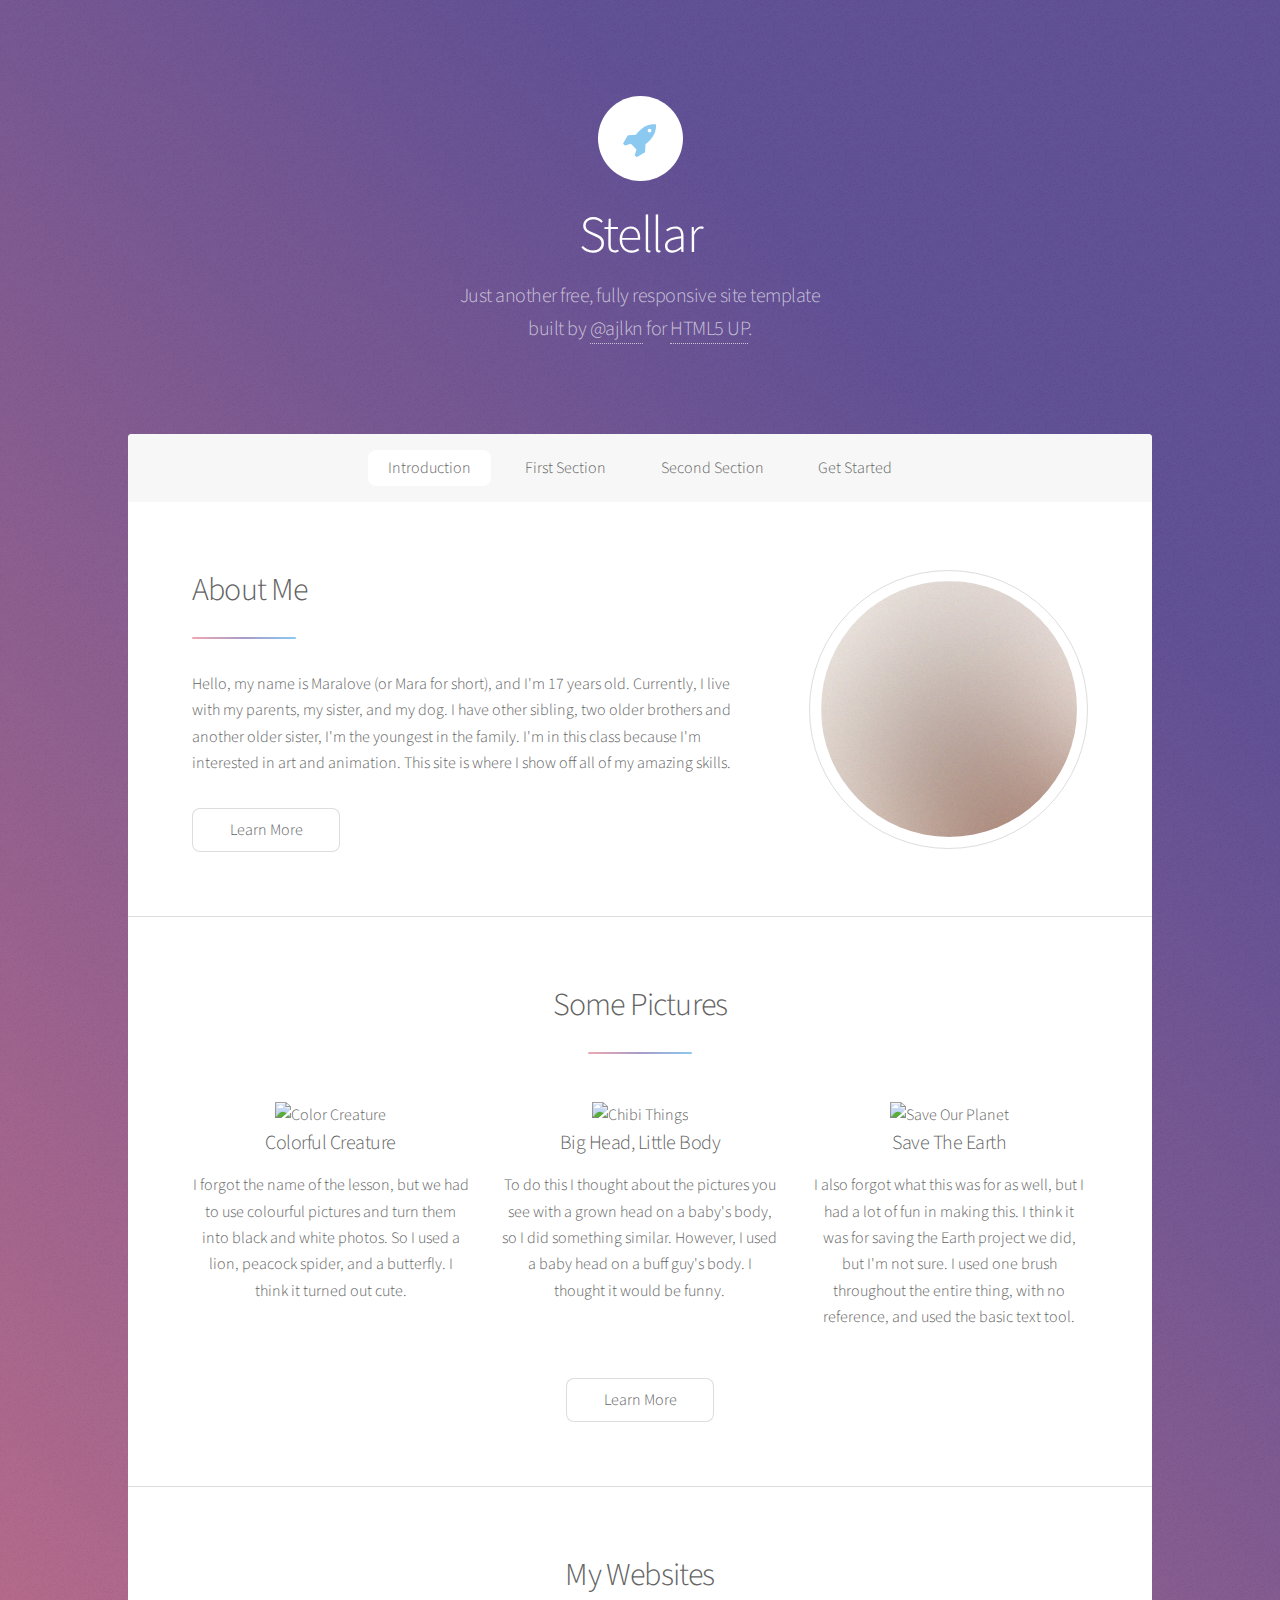
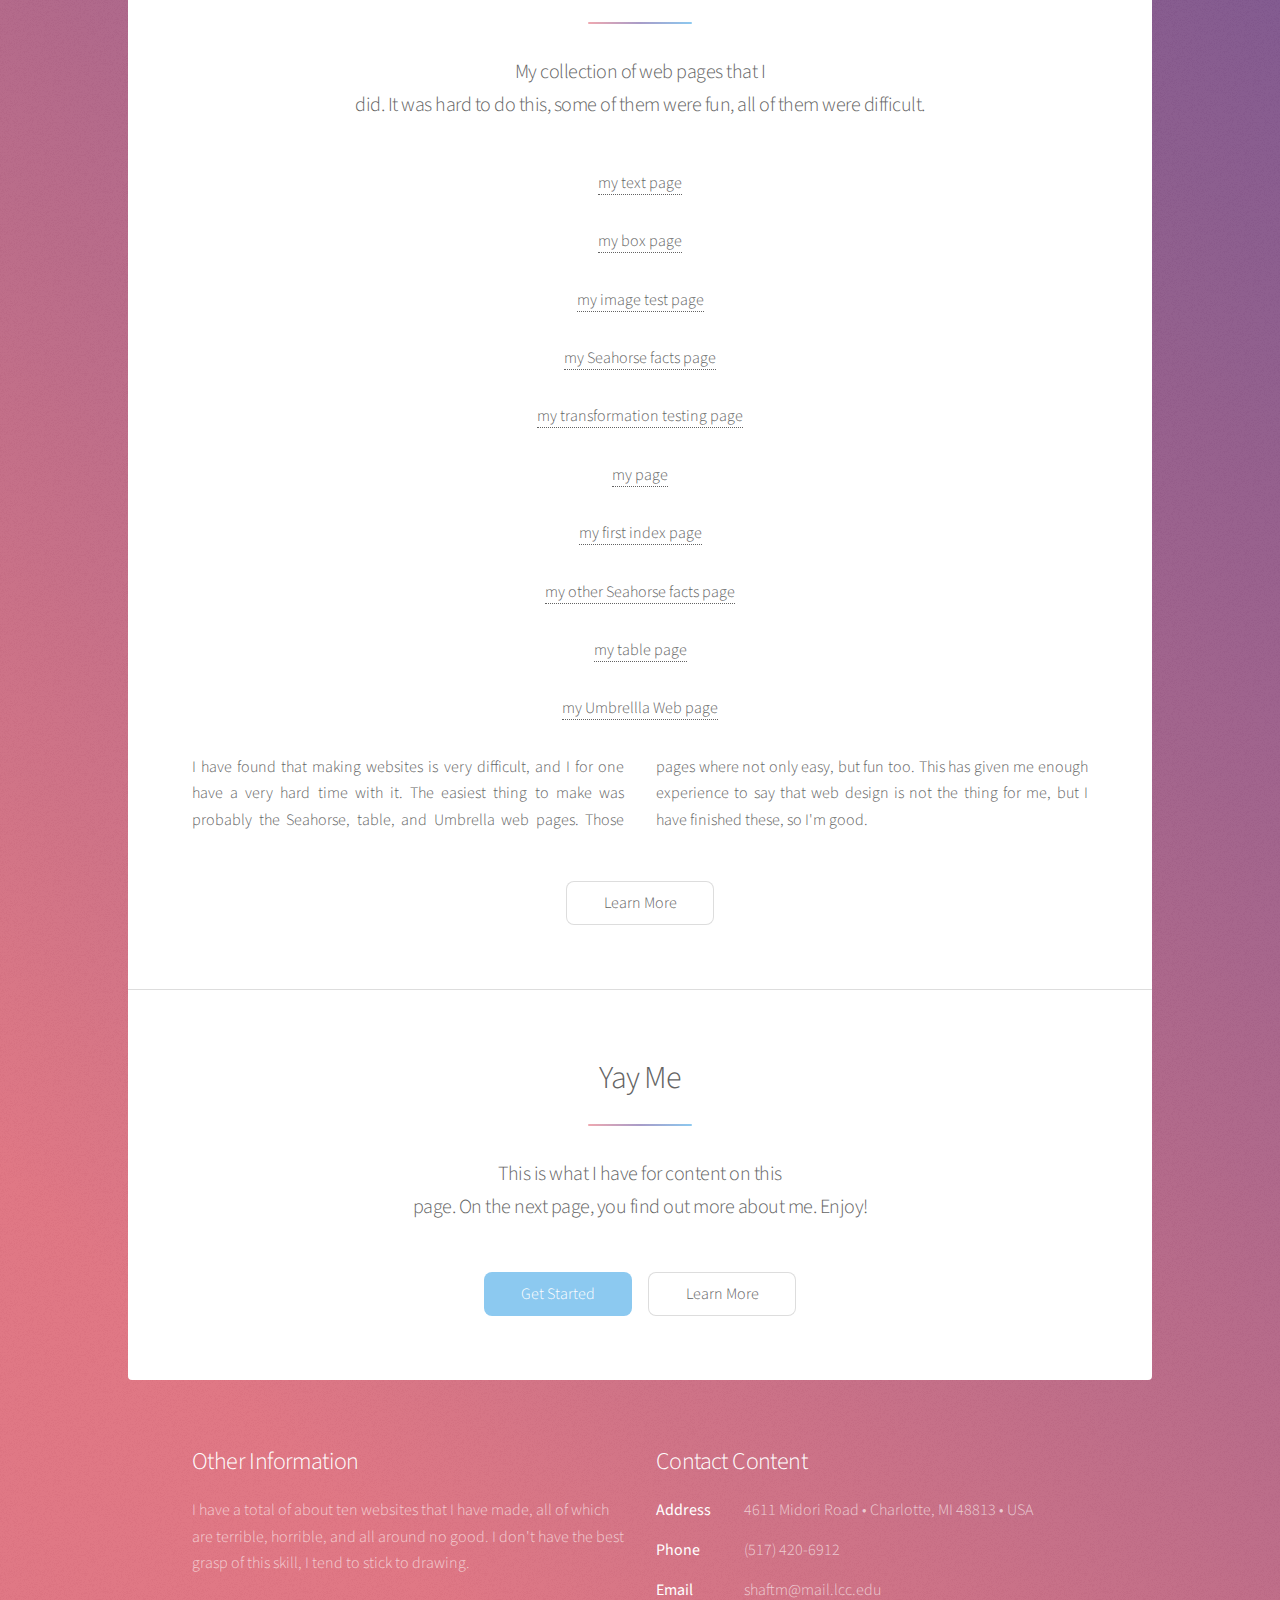
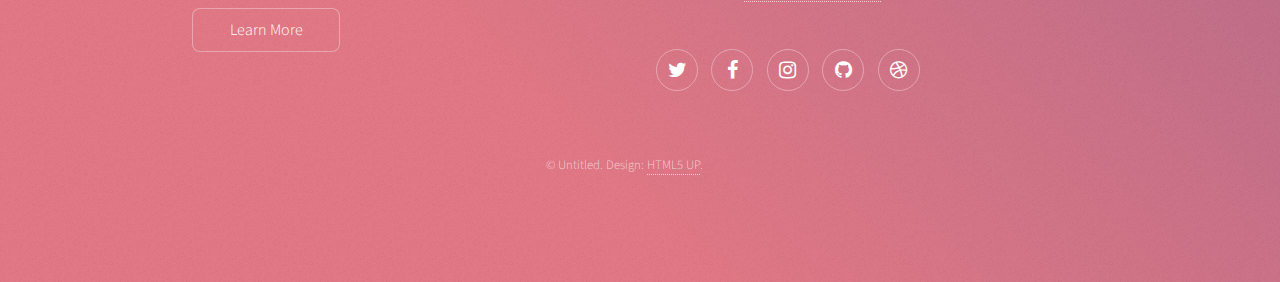
==== commit f83557bd: "6845" ====
--- a/html5up-stellar/index.html
+++ b/html5up-stellar/index.html
@@ -45,7 +45,7 @@
 										<header class="major">
 											<h2>About Me</h2>
 										</header>
-										<p>Hello, my name is Maralove (or Mara for short), and I'm 17 years old. Currently, I live with my parents, my sister, and my dog. I have other sibling, two older brothers and another older sister, I'm the youngest in the family.</p>
+										<p>Hello, my name is Maralove (or Mara for short), and I'm 17 years old. Currently, I live with my parents, my sister, and my dog. I have other sibling, two older brothers and another older sister, I'm the youngest in the family. I'm in this class because I'm interested in art and animation. This site is where I show off all of my amazing skills.</p>
 										<ul class="actions">
 											<li><a href="generic.html" class="button">Learn More</a></li>
 										</ul>
@@ -57,23 +57,23 @@
 						<!-- First Section -->
 							<section id="first" class="main special">
 								<header class="major">
-									<h2>Magna veroeros</h2>
+									<h2>Some Pictures</h2>
 								</header>
 								<ul class="features">
 									<li>
-										<span class="icon major style1 fa-code"></span>
-										<h3>Ipsum consequat</h3>
-										<p>Sed lorem amet ipsum dolor et amet nullam consequat a feugiat consequat tempus veroeros sed consequat.</p>
+										<img src="colorfulcreature.jpg" class="w3-circle" alt="Color Creature">
+										<h3>Colorful Creature</h3>
+										<p>I forgot the name of the lesson, but we had to use colourful pictures and turn them into black and white photos. So I used a lion, peacock spider, and a butterfly. I think it turned out cute.</p>
 									</li>
 									<li>
-										<span class="icon major style3 fa-copy"></span>
-										<h3>Amed sed feugiat</h3>
-										<p>Sed lorem amet ipsum dolor et amet nullam consequat a feugiat consequat tempus veroeros sed consequat.</p>
+										<img src="buffbabywiththerock.jpg" class="w3-circle" alt="Chibi Things">
+										<h3>Big Head, Little Body</h3>
+										<p>To do this I thought about the pictures you see with a grown head on a baby's body, so I did something similar. However, I used a baby head on a buff guy's body. I thought it would be funny.</p>
 									</li>
 									<li>
-										<span class="icon major style5 fa-diamond"></span>
-										<h3>Dolor nullam</h3>
-										<p>Sed lorem amet ipsum dolor et amet nullam consequat a feugiat consequat tempus veroeros sed consequat.</p>
+										<img src="saveourplanet.jpg" class="w3-circle" alt="Save Our Planet">
+										<h3>Save The Earth</h3>
+										<p>I also forgot what this was for as well, but I had a lot of fun in making this. I think it was for saving the Earth project we did, but I'm not sure. I used one brush throughout the entire thing, with no reference, and used the basic text tool.</p>
 									</li>
 								</ul>
 								<footer class="major">
@@ -86,33 +86,22 @@
 						<!-- Second Section -->
 							<section id="second" class="main special">
 								<header class="major">
-									<h2>Ipsum consequat</h2>
-									<p>Donec imperdiet consequat consequat. Suspendisse feugiat congue<br />
-									posuere. Nulla massa urna, fermentum eget quam aliquet.</p>
+									<h2>My Websites</h2>
+									<p>My collection of web pages that I<br />
+									did. It was hard to do this, some of them were fun, all of them were difficult.</p>
 								</header>
-								<ul class="statistics">
-									<li class="style1">
-										<span class="icon fa-code-fork"></span>
-										<strong>5,120</strong> Etiam
-									</li>
-									<li class="style2">
-										<span class="icon fa-folder-open-o"></span>
-										<strong>8,192</strong> Magna
-									</li>
-									<li class="style3">
-										<span class="icon fa-signal"></span>
-										<strong>2,048</strong> Tempus
-									</li>
-									<li class="style4">
-										<span class="icon fa-laptop"></span>
-										<strong>4,096</strong> Aliquam
-									</li>
-									<li class="style5">
-										<span class="icon fa-diamond"></span>
-										<strong>1,024</strong> Nullam
-									</li>
-								</ul>
-								<p class="content">Nam elementum nisl et mi a commodo porttitor. Morbi sit amet nisl eu arcu faucibus hendrerit vel a risus. Nam a orci mi, elementum ac arcu sit amet, fermentum pellentesque et purus. Integer maximus varius lorem, sed convallis diam accumsan sed. Etiam porttitor placerat sapien, sed eleifend a enim pulvinar faucibus semper quis ut arcu. Ut non nisl a mollis est efficitur vestibulum. Integer eget purus nec nulla mattis et accumsan ut magna libero. Morbi auctor iaculis porttitor. Sed ut magna ac risus et hendrerit scelerisque. Praesent eleifend lacus in lectus aliquam porta. Cras eu ornare dui curabitur lacinia.</p>
+								<p><a href="text.html">my text page</a></p>
+								<p><a href="box.html">my box page</a></p>
+								<p><a href="imagetest.html">my image test page</a></p>
+								<p><a href="seahorse.html">my Seahorse facts page</a></p>
+								<p><a href="transforms.html">my transformation testing page</a></p>
+								<p><a href="mypagek.html">my page</a></p>
+								<p><a href="index.html">my first index page</a></p>
+								<p><a href="seahorsegrid.html">my other Seahorse facts page</a></p>
+								<p><a href="table.html">my table page</a></p>
+								<p><a href="Umbrella Web">my Umbrellla Web page</a></p>
+
+								<p class="content">I have found that making websites is very difficult, and I for one have a very hard time with it. The easiest thing to make was probably the Seahorse, table, and Umbrella web pages. Those pages where not only easy, but fun too. This has given me enough experience to say that web design is not the thing for me, but I have finished these, so I'm good.</p>
 								<footer class="major">
 									<ul class="actions special">
 										<li><a href="generic.html" class="button">Learn More</a></li>
@@ -123,9 +112,8 @@
 						<!-- Get Started -->
 							<section id="cta" class="main special">
 								<header class="major">
-									<h2>Congue imperdiet</h2>
-									<p>Donec imperdiet consequat consequat. Suspendisse feugiat congue<br />
-									posuere. Nulla massa urna, fermentum eget quam aliquet.</p>
+									<h2>Yay Me</h2>
+									<p>This is what I have for content on this<br /> page. On the next page, you find out more about me. Enjoy!</p>
 								</header>
 								<footer class="major">
 									<ul class="actions special">
@@ -140,19 +128,19 @@
 				<!-- Footer -->
 					<footer id="footer">
 						<section>
-							<h2>Aliquam sed mauris</h2>
-							<p>Sed lorem ipsum dolor sit amet et nullam consequat feugiat consequat magna adipiscing tempus etiam dolore veroeros. eget dapibus mauris. Cras aliquet, nisl ut viverra sollicitudin, ligula erat egestas velit, vitae tincidunt odio.</p>
+							<h2>Other Information</h2>
+							<p>I have a total of about ten websites that I have made, all of which are terrible, horrible, and all around no good. I don't have the best grasp of this skill, I tend to stick to drawing.</p>
 							<ul class="actions">
 								<li><a href="generic.html" class="button">Learn More</a></li>
 							</ul>
 						</section>
 						<section>
-							<h2>Content</h2>
+							<h2>Contact Content</h2>
 							<dl class="alt">
 								<dt>Address</dt>
-								<dd>1234 Somewhere Road &bull; Nashville, TN 21658 &bull; USA</dd>
+								<dd>4611 Midori Road &bull; Charlotte, MI 48813 &bull; USA</dd>
 								<dt>Phone</dt>
-								<dd>(555) 555-1234 x 6789</dd>
+								<dd>(517) 420-6912</dd>
 								<dt>Email</dt>
 								<dd><a href="#">shaftm@mail.lcc.edu</a></dd>
 							</dl>
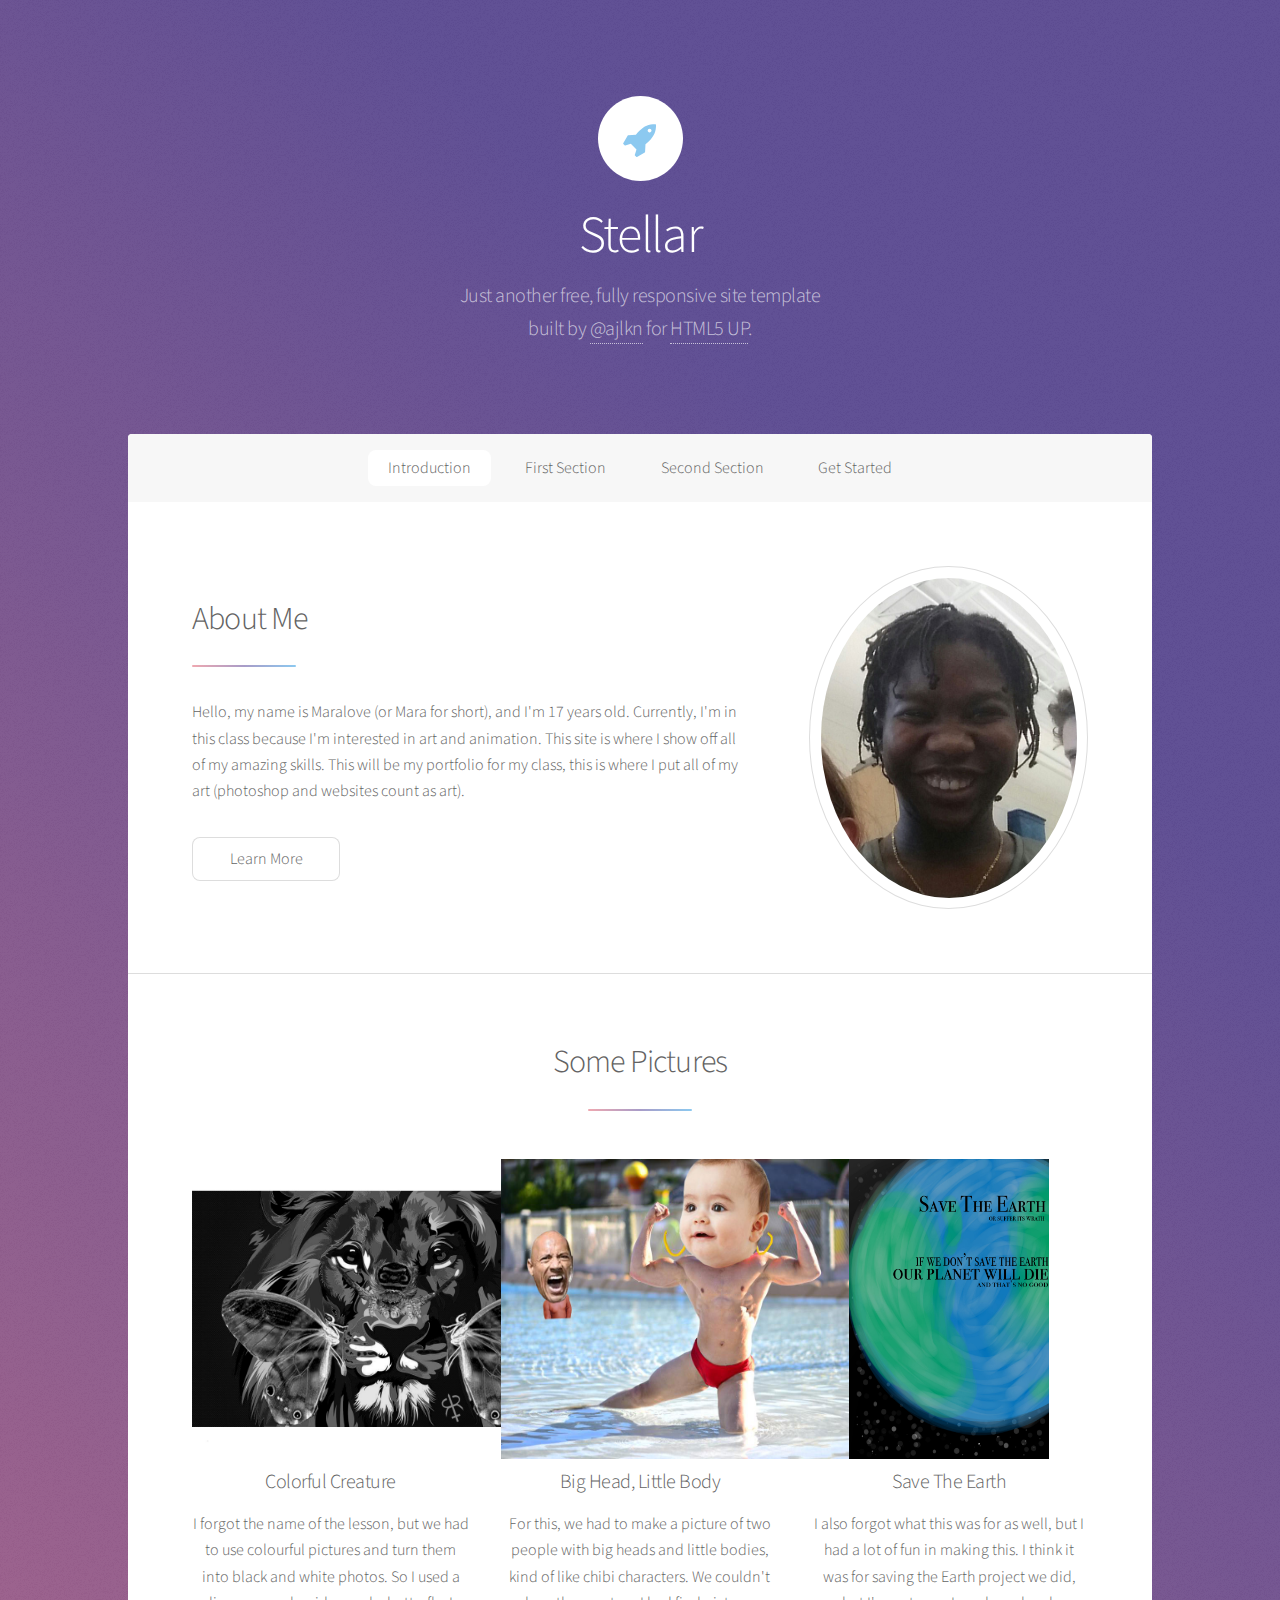
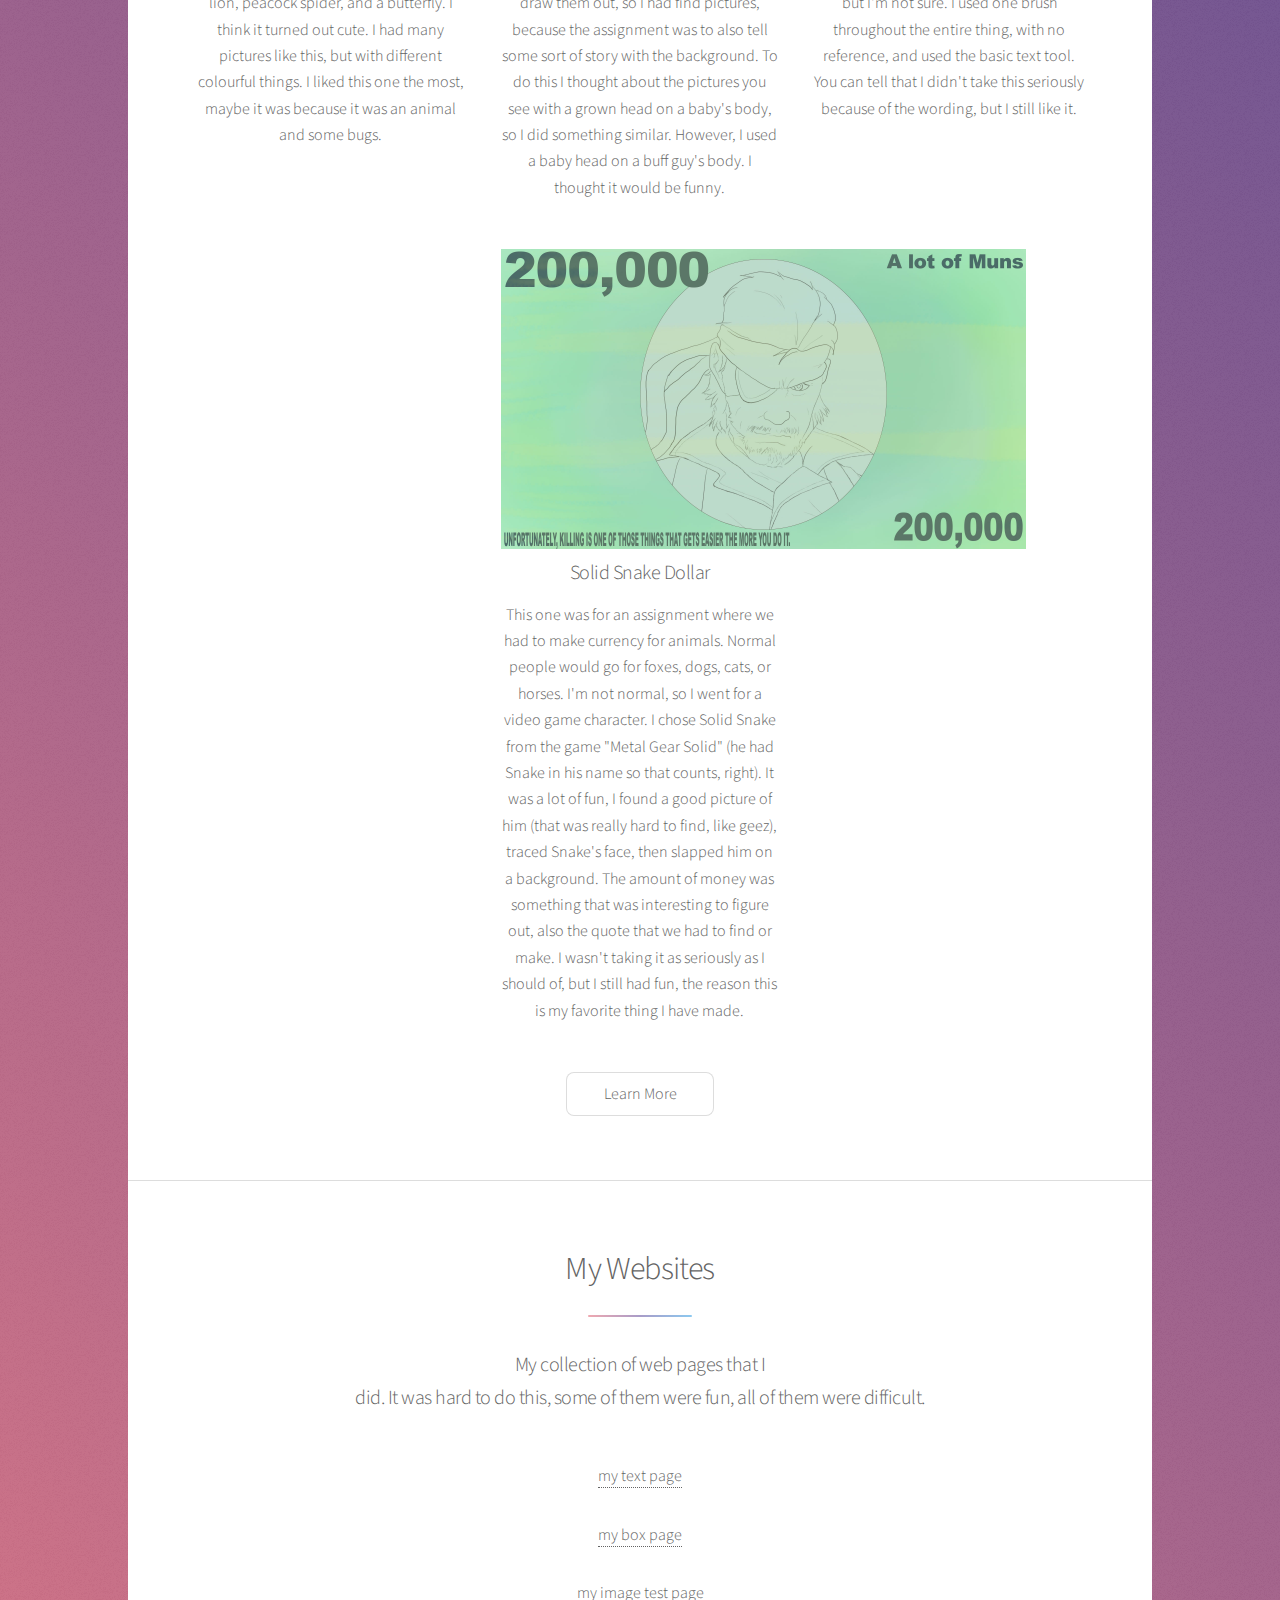
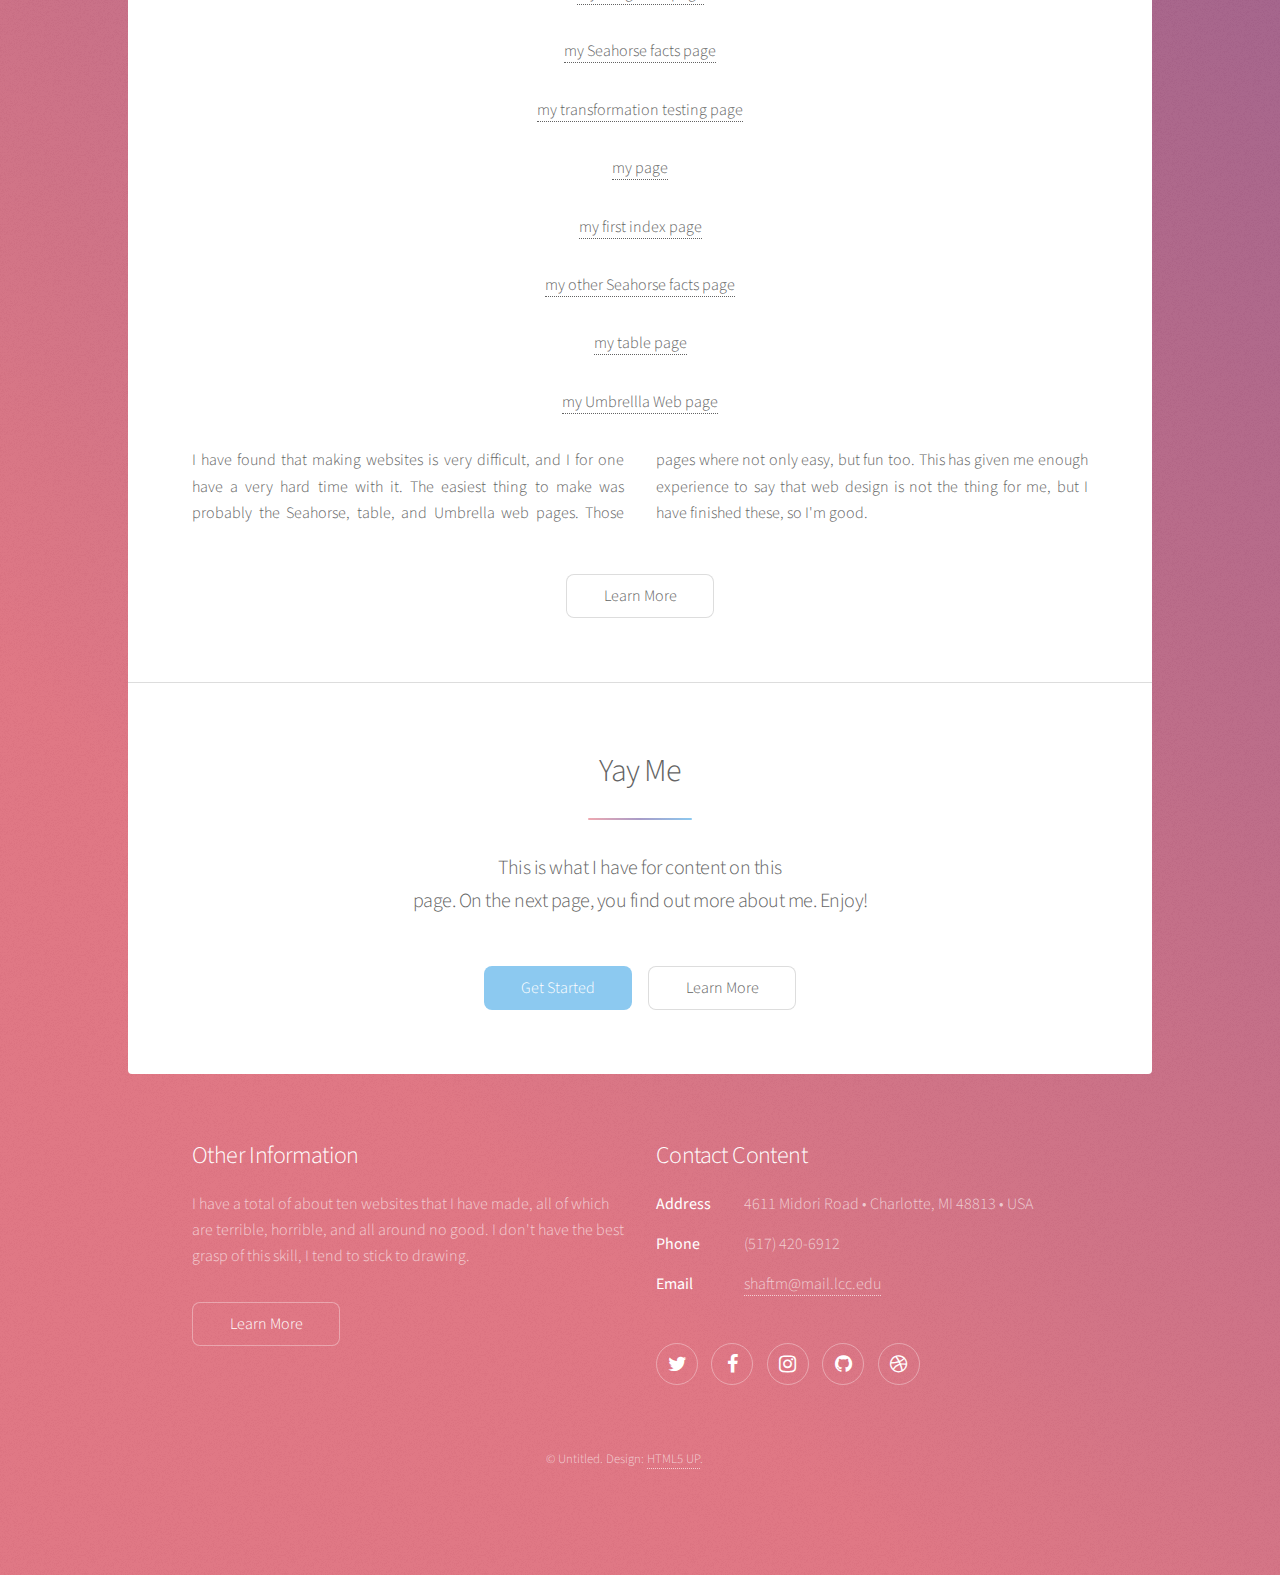
==== commit 73c5f8d3: "532" ====
--- a/html5up-stellar/index.html
+++ b/html5up-stellar/index.html
@@ -45,12 +45,12 @@
 										<header class="major">
 											<h2>About Me</h2>
 										</header>
-										<p>Hello, my name is Maralove (or Mara for short), and I'm 17 years old. Currently, I live with my parents, my sister, and my dog. I have other sibling, two older brothers and another older sister, I'm the youngest in the family. I'm in this class because I'm interested in art and animation. This site is where I show off all of my amazing skills.</p>
+										<p>Hello, my name is Maralove (or Mara for short), and I'm 17 years old. Currently, I'm in this class because I'm interested in art and animation. This site is where I show off all of my amazing skills. This will be my portfolio for my class, this is where I put all of my art (photoshop and websites count as art).</p>
 										<ul class="actions">
 											<li><a href="generic.html" class="button">Learn More</a></li>
 										</ul>
 									</div>
-									<span class="image"><img src="images/pic01.jpg" alt="" /></span>
+									<span class="image"><img src="images/My-Terrible-Face.jpg" alt="" /></span>
 								</div>
 							</section>
 
@@ -61,19 +61,24 @@
 								</header>
 								<ul class="features">
 									<li>
-										<img src="colorfulcreature.jpg" class="w3-circle" alt="Color Creature">
+										<img src="images/Colourful-Creature.jpg" class="w3-circle" alt="Color Creature" style="width: 400px; height: 300px;">
 										<h3>Colorful Creature</h3>
-										<p>I forgot the name of the lesson, but we had to use colourful pictures and turn them into black and white photos. So I used a lion, peacock spider, and a butterfly. I think it turned out cute.</p>
+										<p>I forgot the name of the lesson, but we had to use colourful pictures and turn them into black and white photos. So I used a lion, peacock spider, and a butterfly. I think it turned out cute. I had many pictures like this, but with different colourful things. I liked this one the most, maybe it was because it was an animal and some bugs.</p>
 									</li>
 									<li>
-										<img src="buffbabywiththerock.jpg" class="w3-circle" alt="Chibi Things">
+										<img src="images/Buff-Baby-with-The-Rock.jpg" class="w3-circle" alt="Chibi Things"style="width: 400px; height: 300px;">
 										<h3>Big Head, Little Body</h3>
-										<p>To do this I thought about the pictures you see with a grown head on a baby's body, so I did something similar. However, I used a baby head on a buff guy's body. I thought it would be funny.</p>
+										<p>For this, we had to make a picture of two people with big heads and little bodies, kind of like chibi characters. We couldn't draw them out, so I had find pictures, because the assignment was to also tell some sort of story with the background. To do this I thought about the pictures you see with a grown head on a baby's body, so I did something similar. However, I used a baby head on a buff guy's body. I thought it would be funny.</p>
 									</li>
 									<li>
-										<img src="saveourplanet.jpg" class="w3-circle" alt="Save Our Planet">
+										<img src="images/Save-our-Planet.jpg" class="w3-circle" alt="Save Our Planet"style="width: 200px; height: 300px;">
 										<h3>Save The Earth</h3>
-										<p>I also forgot what this was for as well, but I had a lot of fun in making this. I think it was for saving the Earth project we did, but I'm not sure. I used one brush throughout the entire thing, with no reference, and used the basic text tool.</p>
+										<p>I also forgot what this was for as well, but I had a lot of fun in making this. I think it was for saving the Earth project we did, but I'm not sure. I used one brush throughout the entire thing, with no reference, and used the basic text tool. You can tell that I didn't take this seriously because of the wording, but I still like it.</p>
+									</li>
+									<li>
+										<img src="images/Solid-Snake-Dollar.jpg" class="w3-circle" alt="Solid Snake"style="width: 525px; height: 300px;">
+										<h3>Solid Snake Dollar</h3>
+										<p>This one was for an assignment where we had to make currency for animals. Normal people would go for foxes, dogs, cats, or horses. I'm not normal, so I went for a video game character. I chose Solid Snake from the game "Metal Gear Solid" (he had Snake in his name so that counts, right). It was a lot of fun, I found a good picture of him (that was really hard to find, like geez), traced Snake's face, then slapped him on a background. The amount of money was something that was interesting to figure out, also the quote that we had to find or make. I wasn't taking it as seriously as I should of, but I still had fun, the reason this is my favorite thing I have made.</p>
 									</li>
 								</ul>
 								<footer class="major">
@@ -90,16 +95,16 @@
 									<p>My collection of web pages that I<br />
 									did. It was hard to do this, some of them were fun, all of them were difficult.</p>
 								</header>
-								<p><a href="text.html">my text page</a></p>
-								<p><a href="box.html">my box page</a></p>
-								<p><a href="imagetest.html">my image test page</a></p>
-								<p><a href="seahorse.html">my Seahorse facts page</a></p>
-								<p><a href="transforms.html">my transformation testing page</a></p>
-								<p><a href="mypagek.html">my page</a></p>
-								<p><a href="index.html">my first index page</a></p>
-								<p><a href="seahorsegrid.html">my other Seahorse facts page</a></p>
-								<p><a href="table.html">my table page</a></p>
-								<p><a href="Umbrella Web">my Umbrellla Web page</a></p>
+							  	<p><a href="text.html">my text page</a></p>
+							    <p><a href="box.html">my box page</a></p>
+							    <p><a href="imagetest.html">my image test page</a></p>
+							    <p><a href="seahorse.html">my Seahorse facts page</a></p>
+								  <p><a href="transforms.html">my transformation testing page</a></p>
+							    <p><a href="mypagek.html">my page</a></p>
+							    <p><a href="index.html">my first index page</a></p>
+								  <p><a href="seahorsegrid.html">my other Seahorse facts page</a></p>
+								  <p><a href="table.html">my table page</a></p>
+								  <p><a href="Umbrella Web">my Umbrellla Web page</a></p>
 
 								<p class="content">I have found that making websites is very difficult, and I for one have a very hard time with it. The easiest thing to make was probably the Seahorse, table, and Umbrella web pages. Those pages where not only easy, but fun too. This has given me enough experience to say that web design is not the thing for me, but I have finished these, so I'm good.</p>
 								<footer class="major">
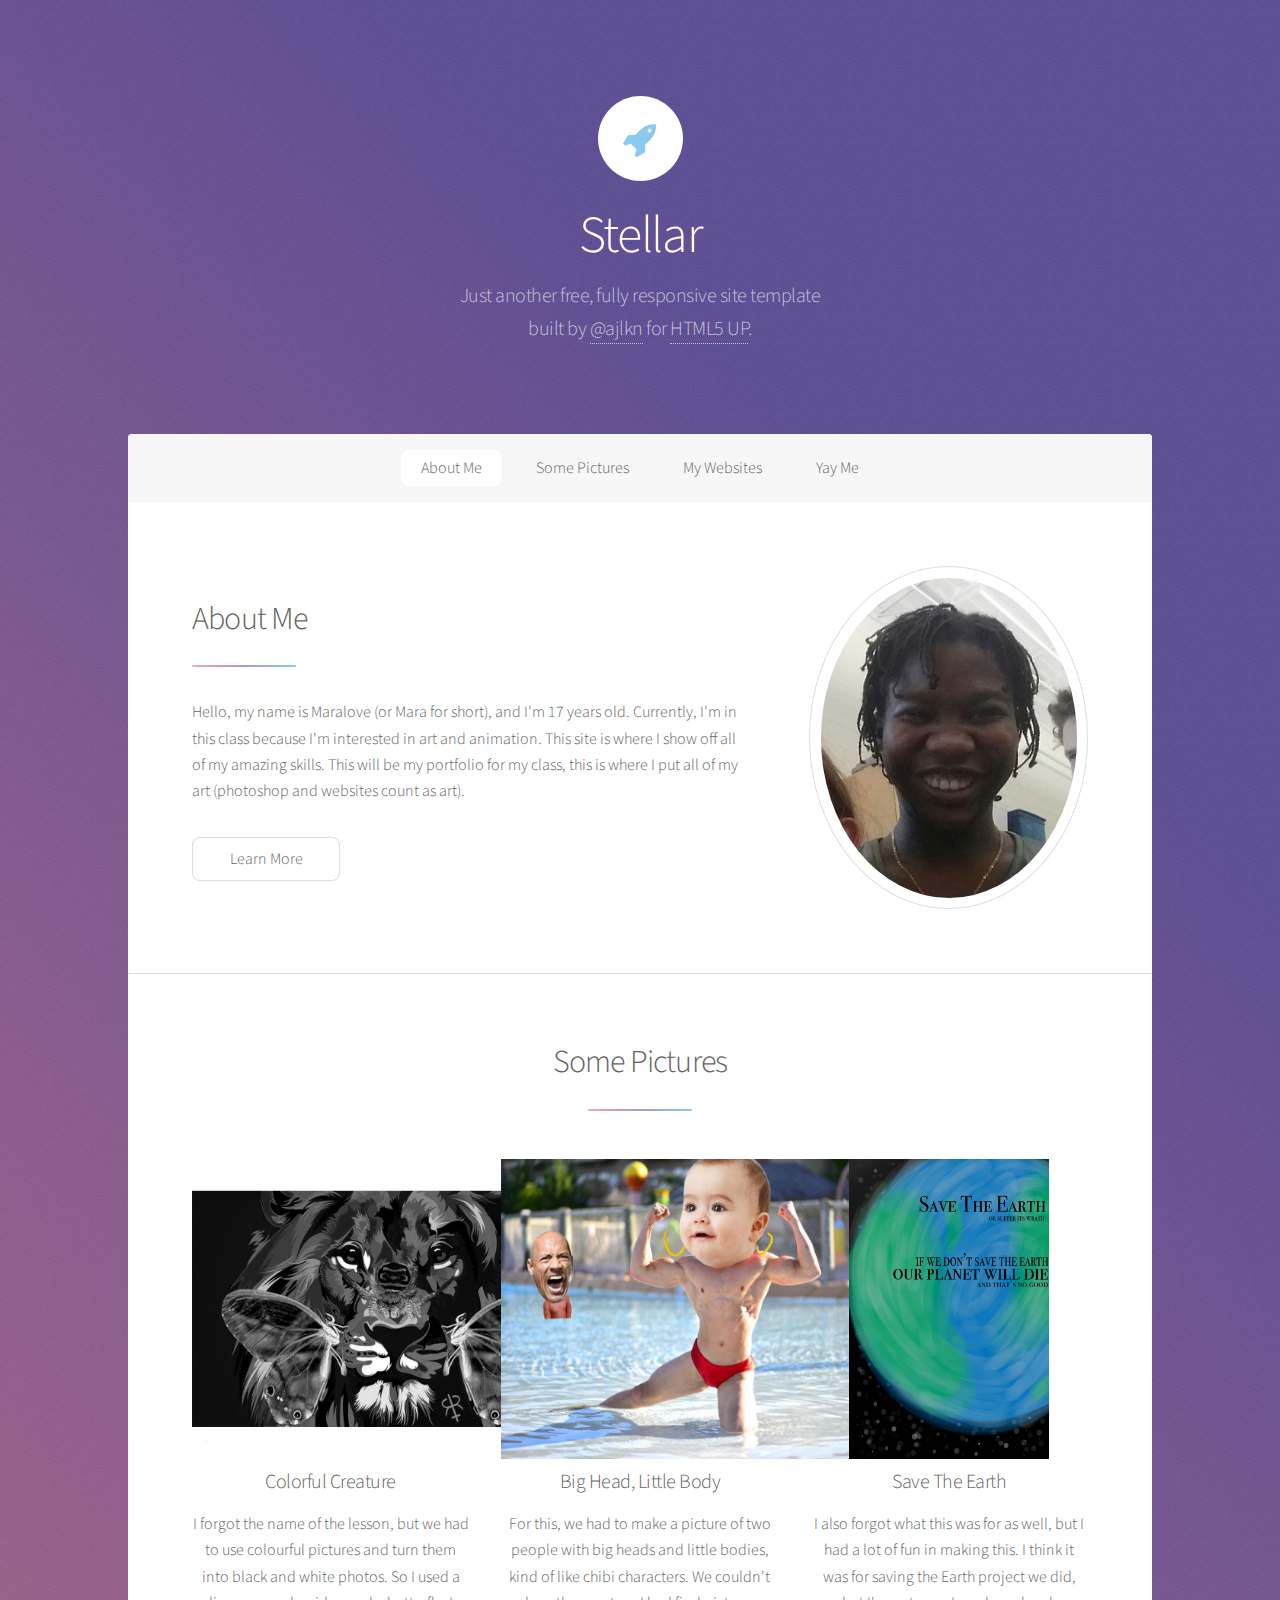
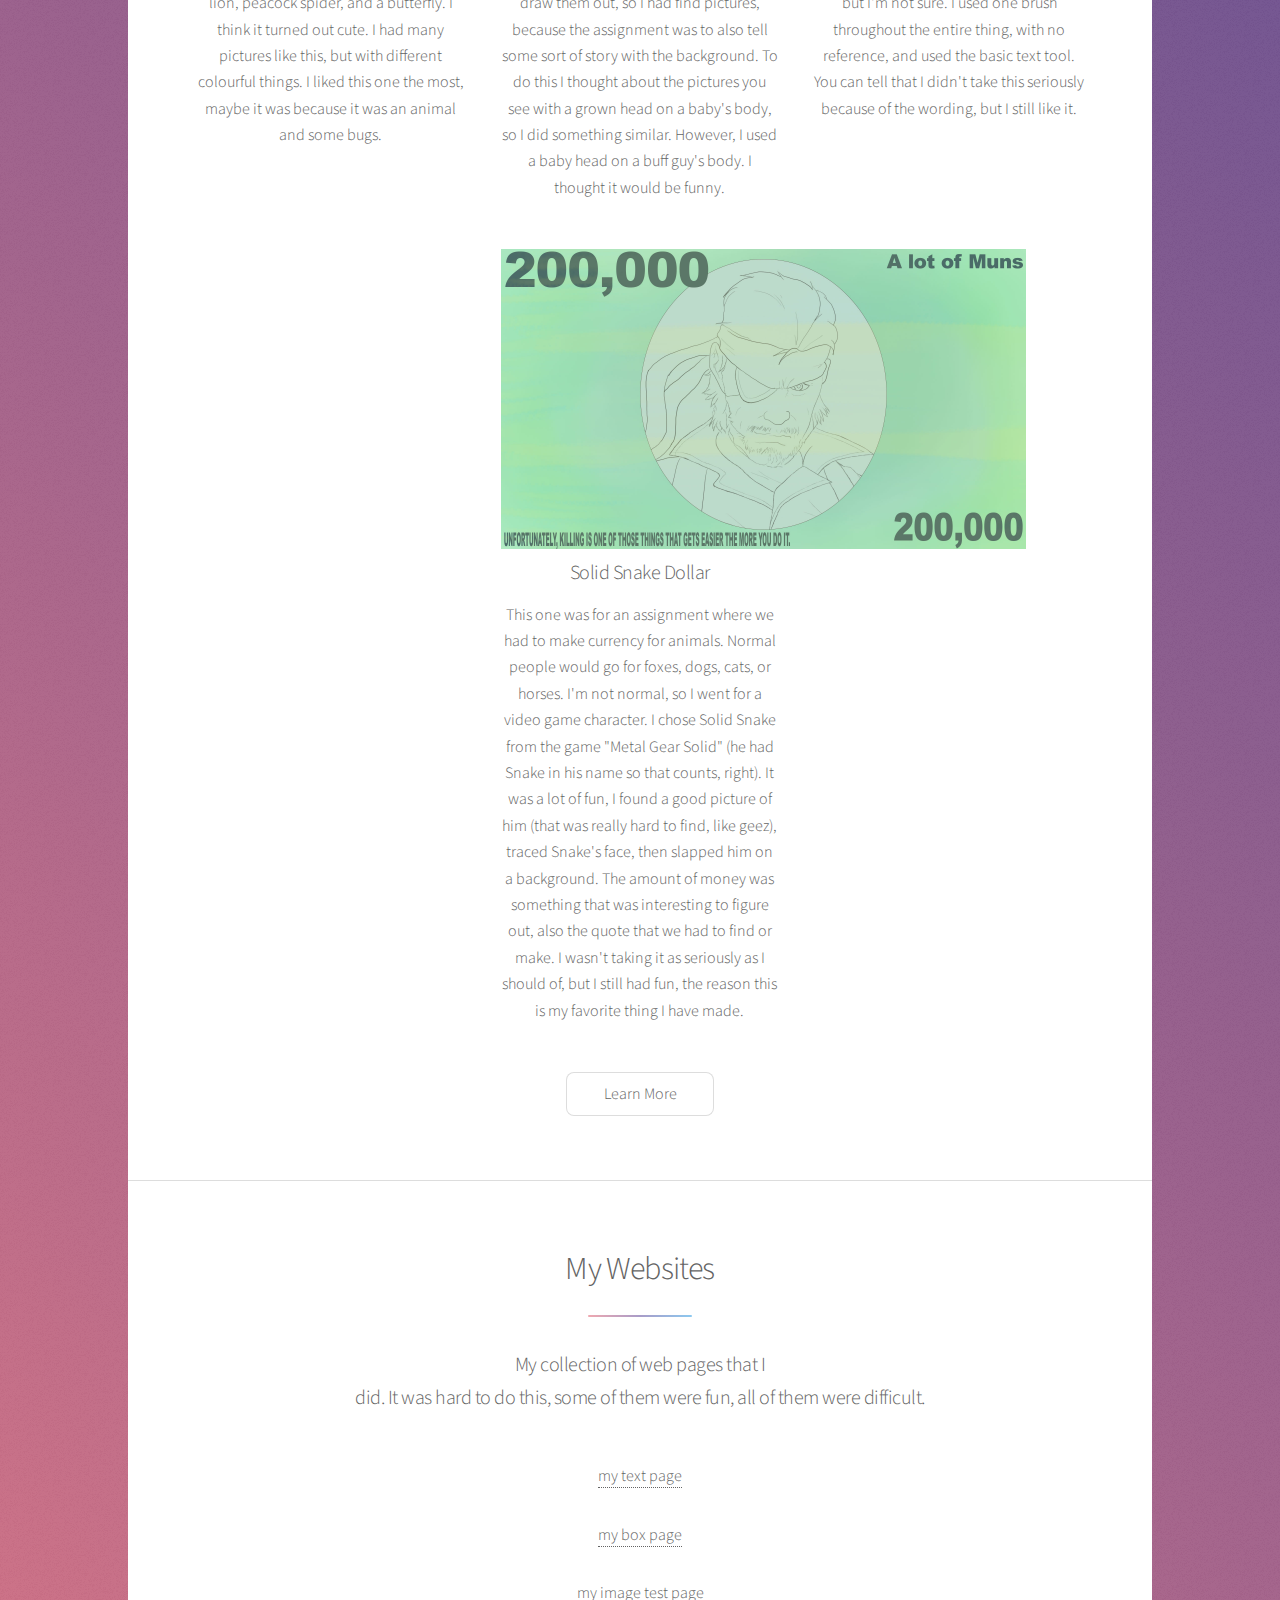
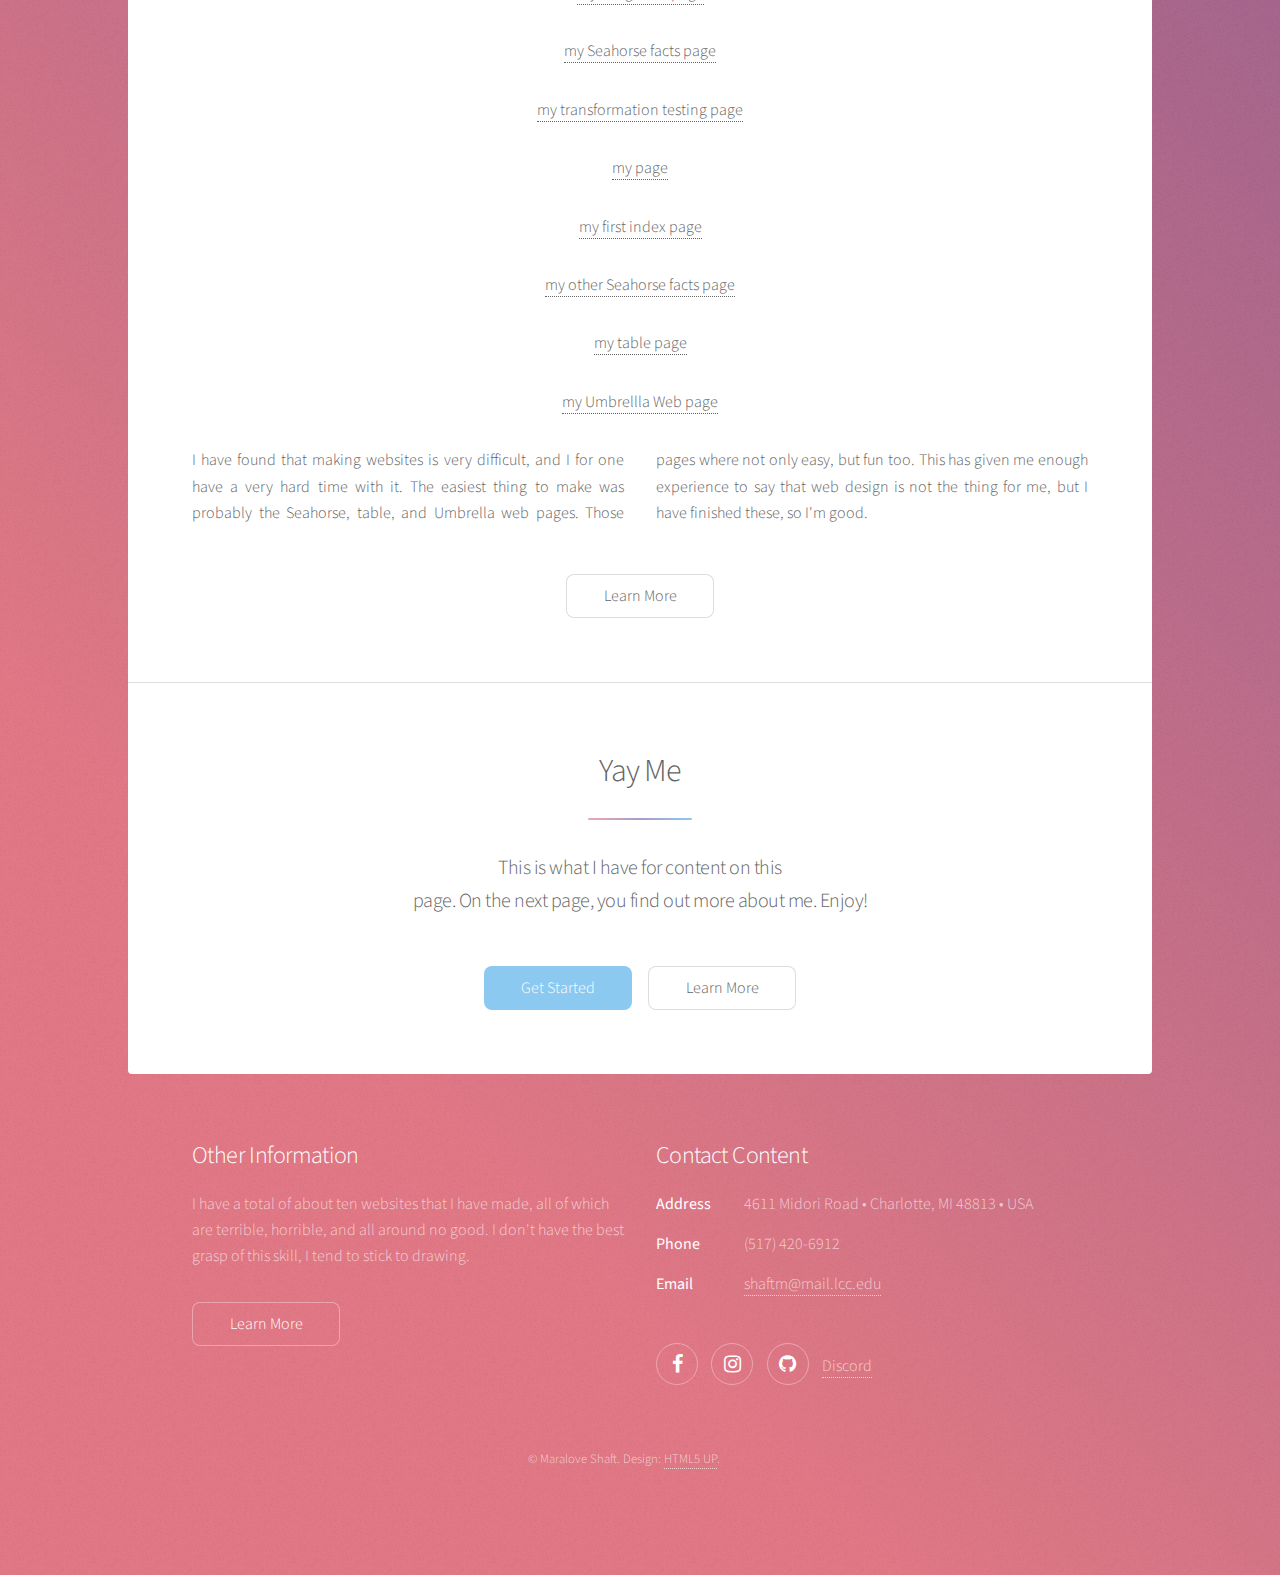
==== commit 9692a73b: "4545884685" ====
--- a/html5up-stellar/index.html
+++ b/html5up-stellar/index.html
@@ -28,10 +28,10 @@
 				<!-- Nav -->
 					<nav id="nav">
 						<ul>
-							<li><a href="#intro" class="active">Introduction</a></li>
-							<li><a href="#first">First Section</a></li>
-							<li><a href="#second">Second Section</a></li>
-							<li><a href="#cta">Get Started</a></li>
+							<li><a href="#intro" class="active">About Me</a></li>
+							<li><a href="#first">Some Pictures</a></li>
+							<li><a href="#second">My Websites</a></li>
+							<li><a href="#cta">Yay Me</a></li>
 						</ul>
 					</nav>
 
@@ -150,14 +150,13 @@
 								<dd><a href="#">shaftm@mail.lcc.edu</a></dd>
 							</dl>
 							<ul class="icons">
-								<li><a href="#" class="icon fa-twitter alt"><span class="label">Twitter</span></a></li>
-								<li><a href="#" class="icon fa-facebook alt"><span class="label">Facebook</span></a></li>
-								<li><a href="#" class="icon fa-instagram alt"><span class="label">Instagram</span></a></li>
-								<li><a href="#" class="icon fa-github alt"><span class="label">GitHub</span></a></li>
-								<li><a href="#" class="icon fa-dribbble alt"><span class="label">Dribbble</span></a></li>
+								<li><a href="https://www.facebook.com/maralove.shaft.7" class="icon fa-facebook alt"><span class="label">Facebook</span></a></li>
+								<li><a href="https://www.instagram.com/akaimidori7/" class="icon fa-instagram alt"><span class="label">Instagram</span></a></li>
+								<li><a href="https://github.com/akaimidori7/The-Awesome-and-Magnificent-Sparrow/tree/gh-pages" class="icon fa-github alt"><span class="label">GitHub</span></a></li>
+								<li><a href="https://discordapp.com/activity" class="fab fa-discord"><span class="label">Discord</span></a></li>
 							</ul>
 						</section>
-						<p class="copyright">&copy; Untitled. Design: <a href="https://html5up.net">HTML5 UP</a>.</p>
+						<p class="copyright">&copy; Maralove Shaft. Design: <a href="https://html5up.net">HTML5 UP</a>.</p>
 					</footer>
 
 			</div>
